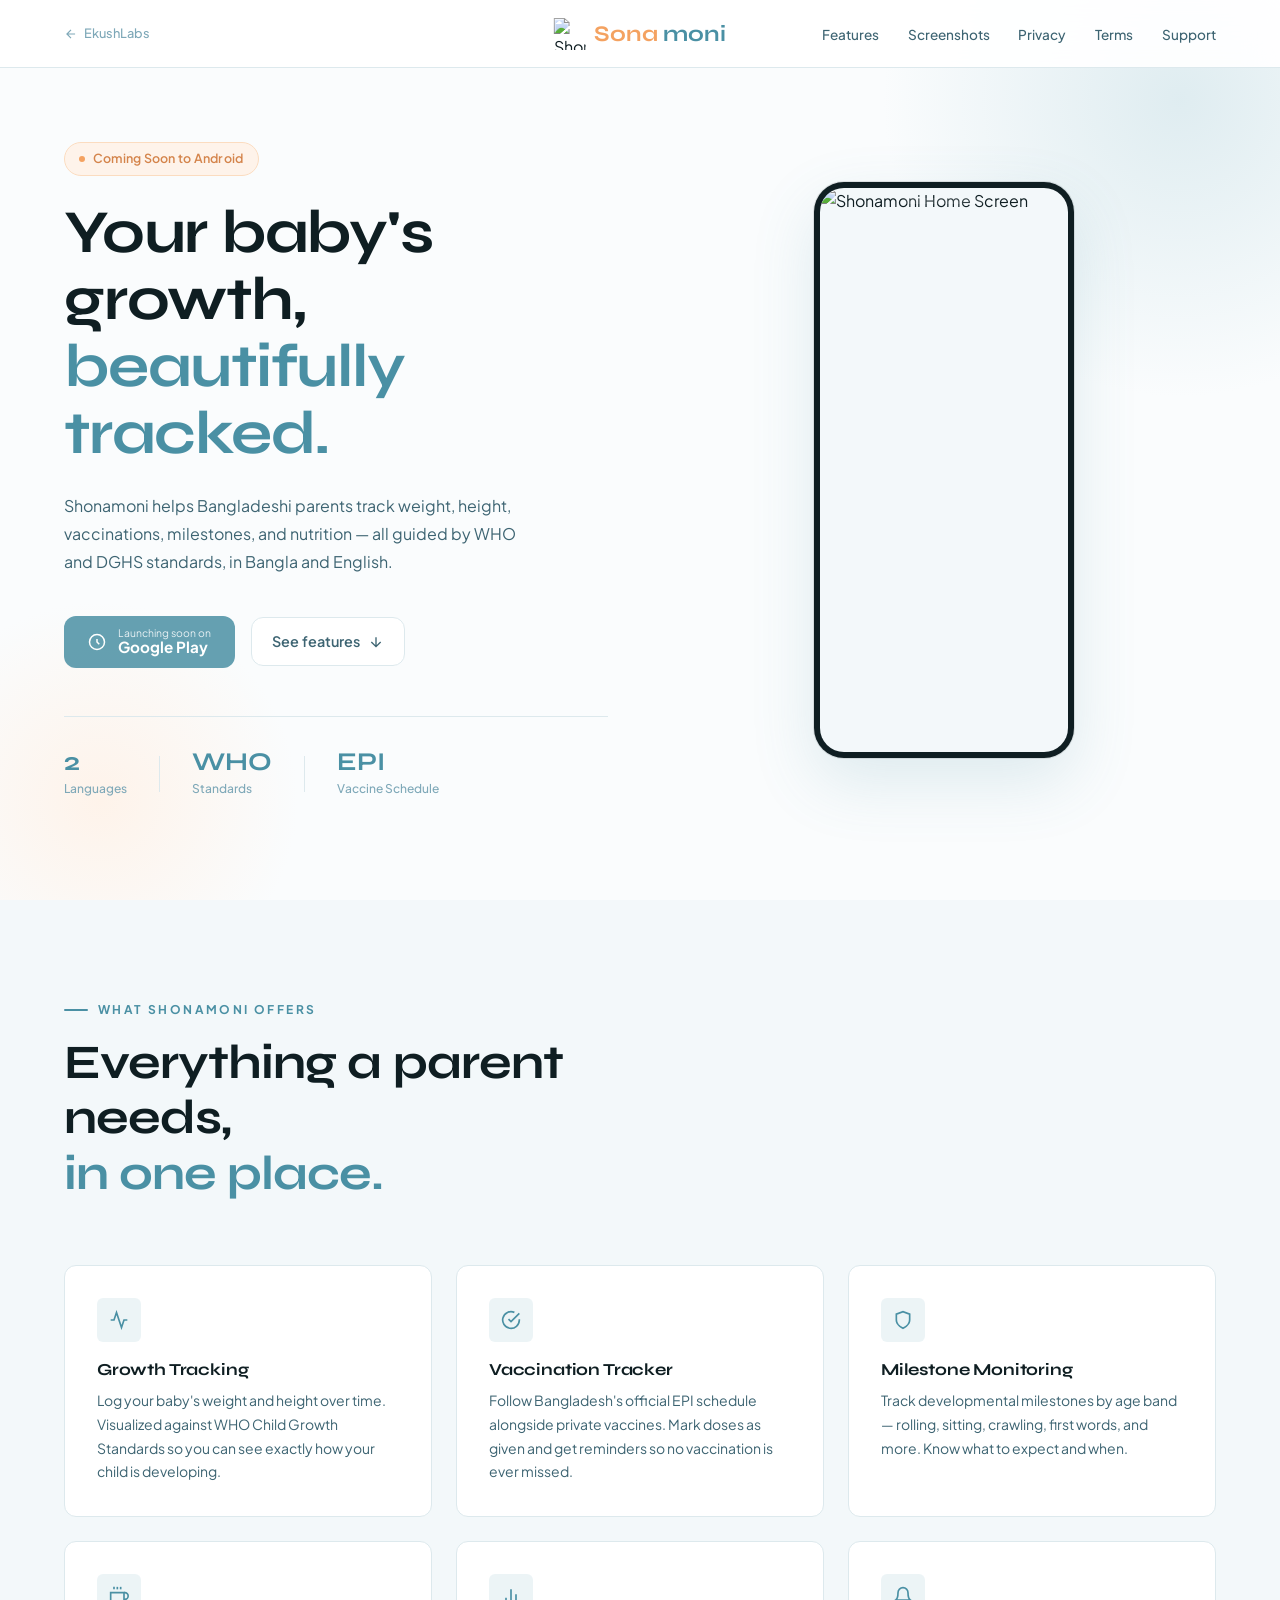
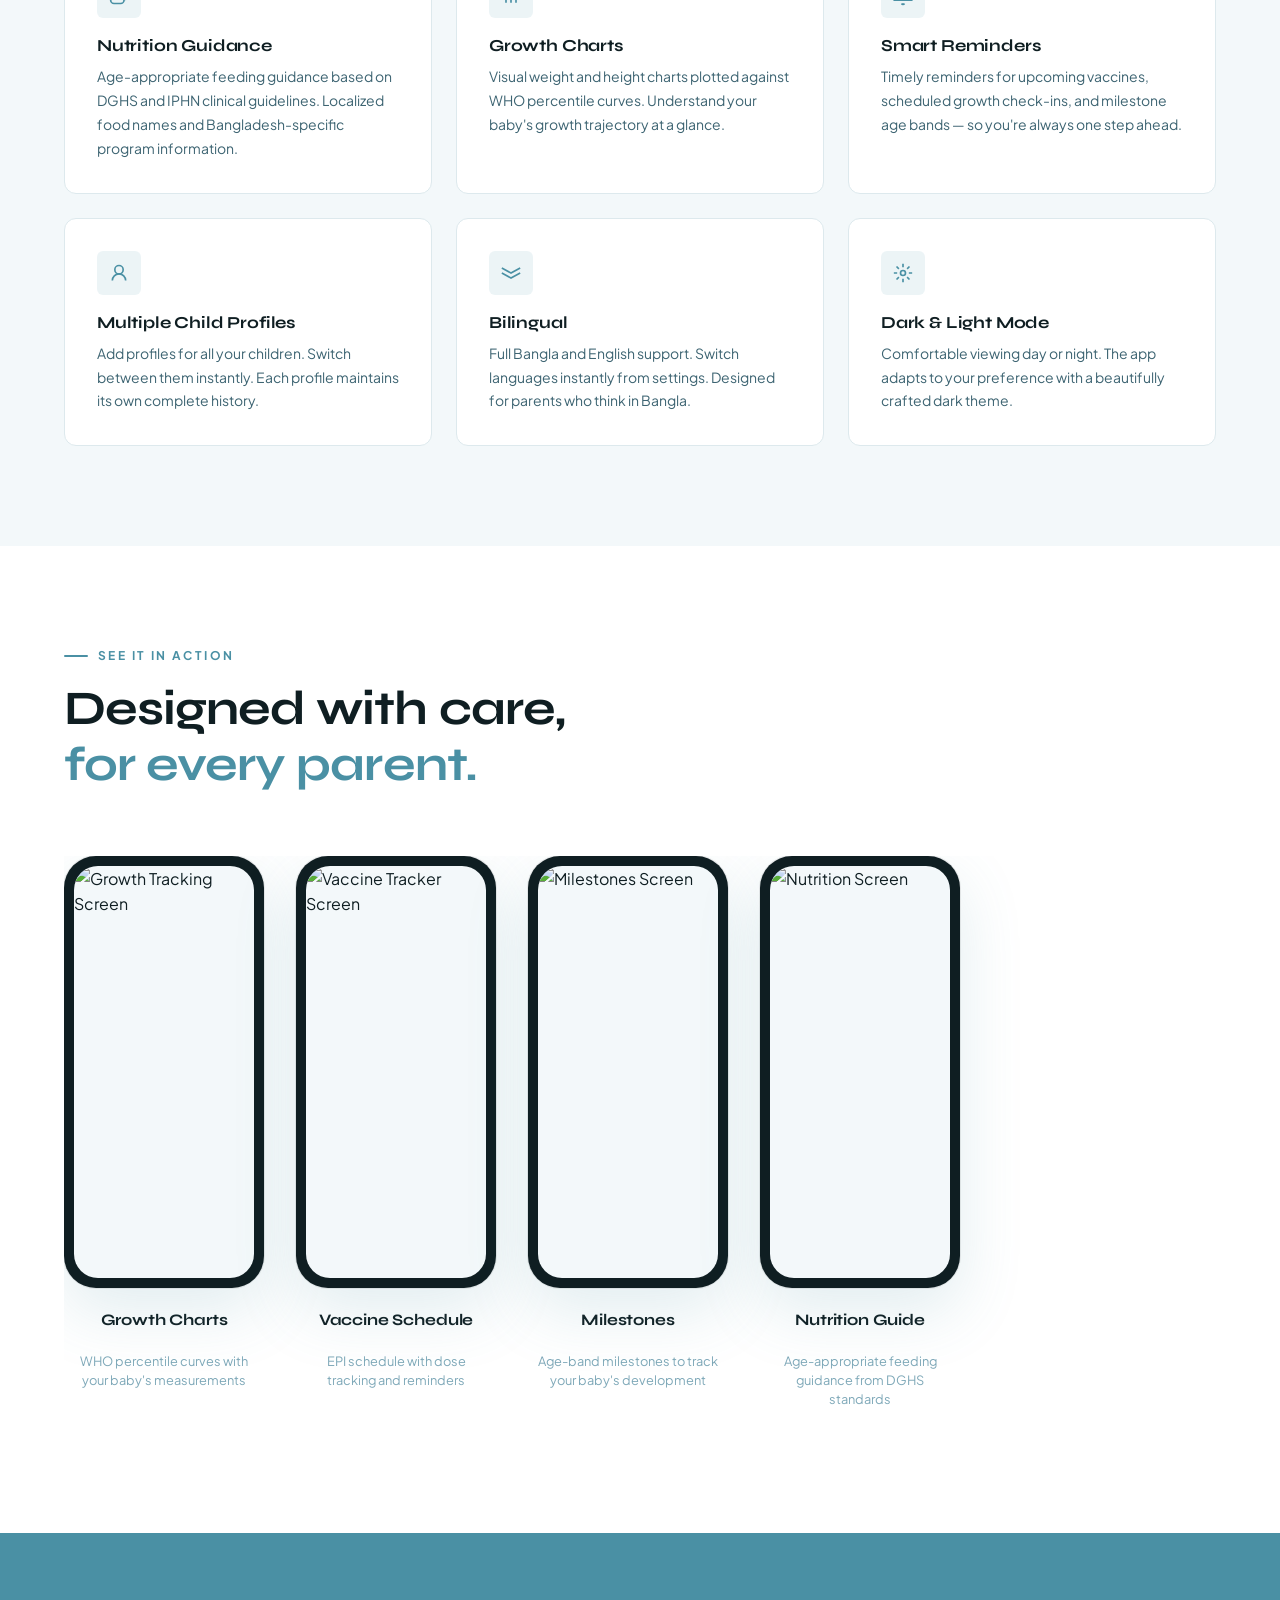
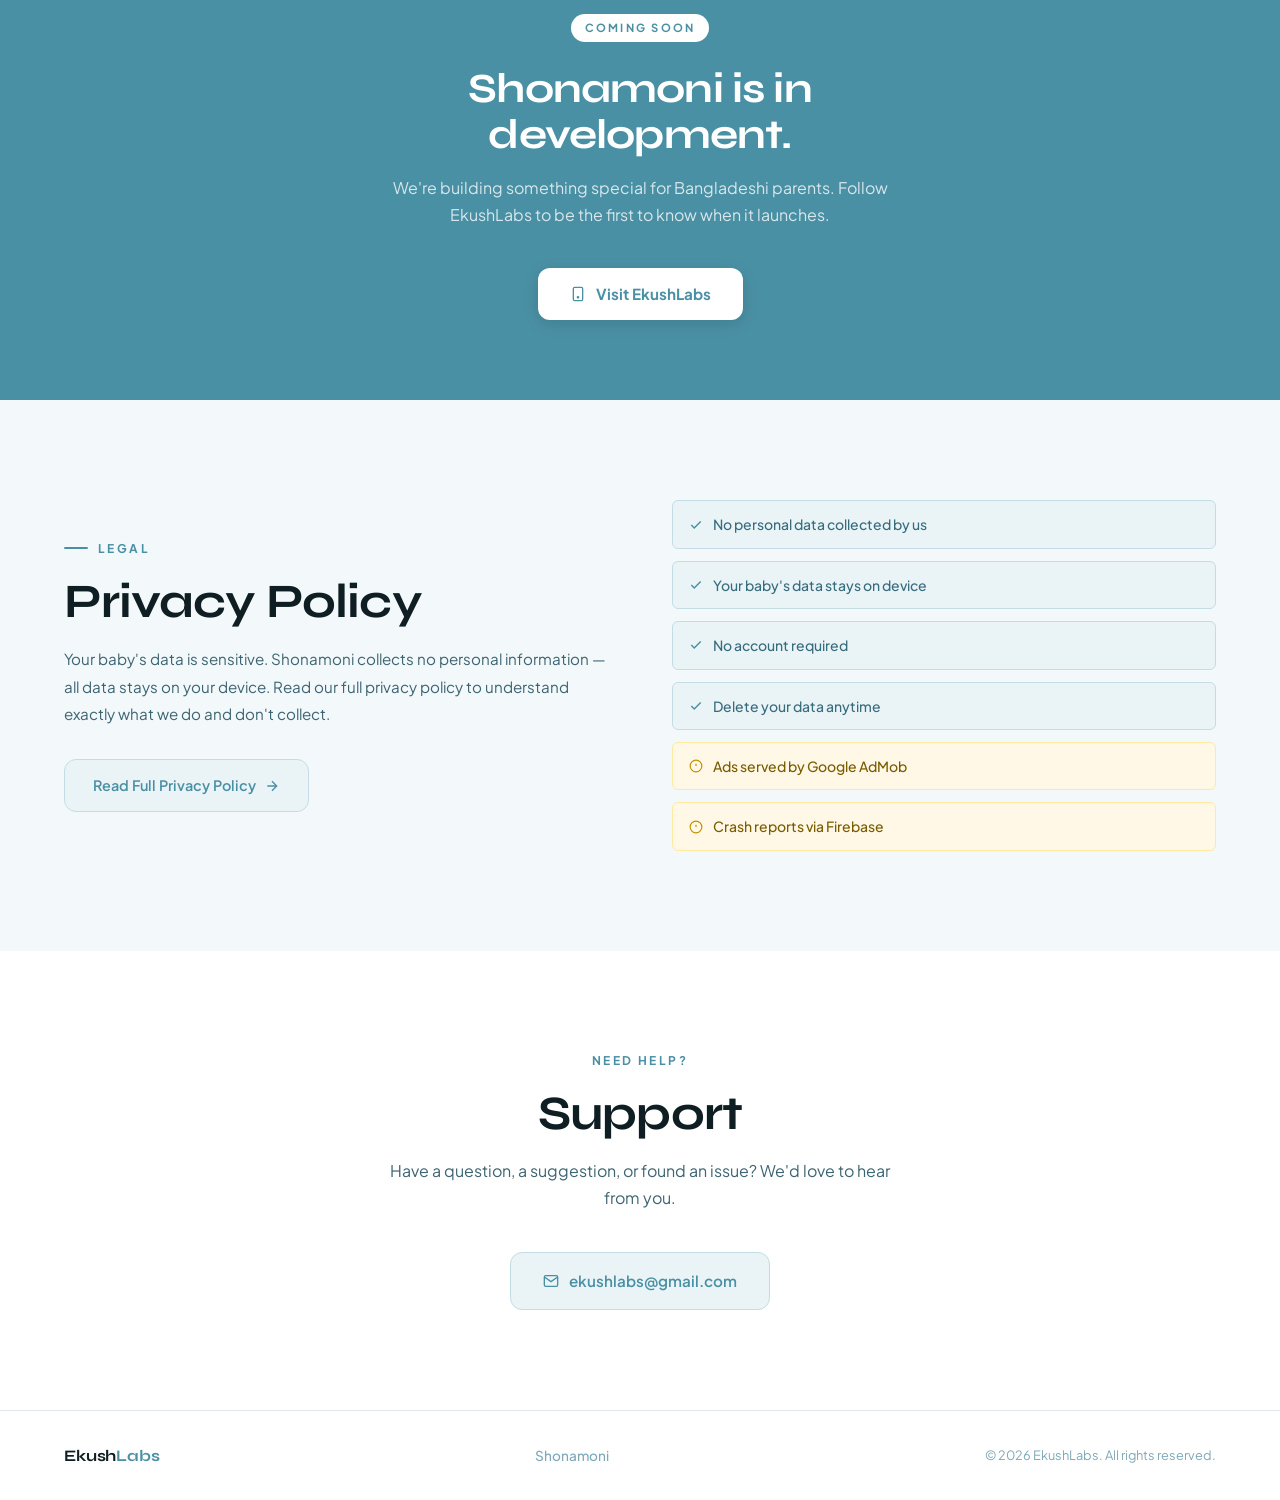
==== index.html @ 606a31cd "First commit" ====
<!DOCTYPE html>
<html lang="en">

<head>
  <meta charset="UTF-8" />
  <meta name="viewport" content="width=device-width, initial-scale=1.0" />

  <!-- ─── SEO ─────────────────────────────────────────────────── -->
  <title>Shonamoni — Baby Growth Tracker for Bangladeshi Parents</title>
  <meta name="description"
    content="Shonamoni helps Bangladeshi parents track their baby's growth, vaccinations, milestones and nutrition — all guided by WHO and DGHS standards." />
  <meta name="robots" content="index, follow" />
  <meta name="author" content="EkushLabs" />

  <!-- ─── THEME COLOR ───────────────────────────────────────────── -->
  <meta name="theme-color" content="#8B5CF6" />

  <!-- ─── OPEN GRAPH ───────────────────────────────────────────── -->
  <meta property="og:type" content="website" />
  <meta property="og:url" content="https://shonamoni.ekushlabs.com/" />
  <meta property="og:title" content="Shonamoni — Baby Growth Tracker for Bangladeshi Parents" />
  <meta property="og:description" content="Track growth, vaccinations, milestones and nutrition — guided by WHO and DGHS standards." />
  <meta property="og:image" content="https://shonamoni.ekushlabs.com/assets/og-image.png" />

  <!-- ─── TWITTER CARD ─────────────────────────────────────────── -->
  <meta name="twitter:card" content="summary_large_image" />
  <meta name="twitter:title" content="Shonamoni — Baby Growth Tracker for Bangladeshi Parents" />
  <meta name="twitter:description" content="Track growth, vaccinations, milestones and nutrition — guided by WHO and DGHS standards." />
  <meta name="twitter:image" content="https://shonamoni.ekushlabs.com/assets/og-image.png" />

  <!-- ─── FAVICON ──────────────────────────────────────────────── -->
  <link rel="icon" type="image/png" href="assets/icon.png" />
  <link rel="apple-touch-icon" href="assets/icon.png" />

  <!-- ─── FONTS ────────────────────────────────────────────────── -->
  <link rel="preconnect" href="https://fonts.googleapis.com" />
  <link rel="preconnect" href="https://fonts.gstatic.com" crossorigin />
  <link
    href="https://fonts.googleapis.com/css2?family=Plus+Jakarta+Sans:wght@300;400;500;600;700&family=Syne:wght@700;800&display=swap"
    rel="stylesheet" />

  <!-- ─── STYLES ───────────────────────────────────────────────── -->
  <link rel="stylesheet" href="css/components.css" />
  <link rel="stylesheet" href="css/style.css" />

  <!-- ─── GOOGLE ANALYTICS ─────────────────────────────────────── -->
  <!--
  <script async src="https://www.googletagmanager.com/gtag/js?id=G-XXXXXXXXXX"></script>
  <script>
    window.dataLayer = window.dataLayer || [];
    function gtag(){dataLayer.push(arguments);}
    gtag('js', new Date());
    gtag('config', 'G-XXXXXXXXXX');
  </script>
  -->
</head>

<body>

  <!-- ─── NAVBAR (injected by components.js) ───────────────────── -->
  <div id="navbar-placeholder"></div>

  <!-- ─── HERO ─────────────────────────────────────────────────── -->
  <section id="hero">
    <div class="hero-bg-shape" aria-hidden="true"></div>
    <div class="hero-bg-shape-2" aria-hidden="true"></div>

    <div class="hero-content">
      <div class="hero-badge">
        <span class="badge-dot" aria-hidden="true"></span>
        Coming Soon to Android
      </div>

      <h1 class="hero-title">
        Your baby's growth,<br />
        <span class="accent">beautifully tracked.</span>
      </h1>

      <p class="hero-tagline">
        Shonamoni helps Bangladeshi parents track weight, height, vaccinations, milestones, and nutrition —
        all guided by WHO and DGHS standards, in Bangla and English.
      </p>

      <div class="hero-actions">
        <div class="btn-coming-soon">
          <svg viewBox="0 0 24 24" fill="none" stroke="currentColor" stroke-width="2" aria-hidden="true">
            <circle cx="12" cy="12" r="10" />
            <path d="M12 8v4l3 3" />
          </svg>
          <div class="btn-text">
            <span class="btn-sub">Launching soon on</span>
            <span class="btn-main">Google Play</span>
          </div>
        </div>

        <a href="#features" class="btn-secondary">
          See features
          <svg viewBox="0 0 24 24" fill="none" stroke="currentColor" stroke-width="2" aria-hidden="true">
            <path d="M12 5v14M5 12l7 7 7-7" />
          </svg>
        </a>
      </div>

      <div class="hero-stats">
        <div class="hero-stat">
          <span class="stat-num">2</span>
          <span class="stat-label">Languages</span>
        </div>
        <div class="stat-divider" aria-hidden="true"></div>
        <div class="hero-stat">
          <span class="stat-num">WHO</span>
          <span class="stat-label">Standards</span>
        </div>
        <div class="stat-divider" aria-hidden="true"></div>
        <div class="hero-stat">
          <span class="stat-num">EPI</span>
          <span class="stat-label">Vaccine Schedule</span>
        </div>
      </div>
    </div>

    <div class="hero-phone" aria-hidden="true">
      <div class="phone-mockup">
        <div class="phone-screen">
          <img src="assets/screenshots/1_home.png" alt="Shonamoni Home Screen" />
          <div class="phone-placeholder">
            <svg viewBox="0 0 24 24" fill="none" stroke="currentColor" stroke-width="1.5">
              <path d="M20.84 4.61a5.5 5.5 0 0 0-7.78 0L12 5.67l-1.06-1.06a5.5 5.5 0 0 0-7.78 7.78l1.06 1.06L12 21.23l7.78-7.78 1.06-1.06a5.5 5.5 0 0 0 0-7.78z" />
            </svg>
          </div>
        </div>
      </div>
    </div>
  </section>

  <!-- ─── FEATURES ─────────────────────────────────────────────── -->
  <section id="features">
    <div class="section-header reveal">
      <p class="section-label">What Shonamoni offers</p>
      <h2 class="section-title">Everything a parent needs,<br /><span class="accent">in one place.</span></h2>
    </div>

    <div class="features-grid">

      <div class="feature-card reveal">
        <div class="feature-icon">
          <svg viewBox="0 0 24 24" fill="none" stroke="currentColor" stroke-width="2">
            <polyline points="22 12 18 12 15 21 9 3 6 12 2 12" />
          </svg>
        </div>
        <h3 class="feature-title">Growth Tracking</h3>
        <p class="feature-desc">Log your baby's weight and height over time. Visualized against WHO Child Growth Standards so you can see exactly how your child is developing.</p>
      </div>

      <div class="feature-card reveal">
        <div class="feature-icon">
          <svg viewBox="0 0 24 24" fill="none" stroke="currentColor" stroke-width="2">
            <path d="M22 11.08V12a10 10 0 1 1-5.93-9.14" />
            <polyline points="22 4 12 14.01 9 11.01" />
          </svg>
        </div>
        <h3 class="feature-title">Vaccination Tracker</h3>
        <p class="feature-desc">Follow Bangladesh's official EPI schedule alongside private vaccines. Mark doses as given and get reminders so no vaccination is ever missed.</p>
      </div>

      <div class="feature-card reveal">
        <div class="feature-icon">
          <svg viewBox="0 0 24 24" fill="none" stroke="currentColor" stroke-width="2">
            <path d="M12 22s8-4 8-10V5l-8-3-8 3v7c0 6 8 10 8 10z" />
          </svg>
        </div>
        <h3 class="feature-title">Milestone Monitoring</h3>
        <p class="feature-desc">Track developmental milestones by age band — rolling, sitting, crawling, first words, and more. Know what to expect and when.</p>
      </div>

      <div class="feature-card reveal">
        <div class="feature-icon">
          <svg viewBox="0 0 24 24" fill="none" stroke="currentColor" stroke-width="2">
            <path d="M18 8h1a4 4 0 0 1 0 8h-1" />
            <path d="M2 8h16v9a4 4 0 0 1-4 4H6a4 4 0 0 1-4-4V8z" />
            <line x1="6" y1="1" x2="6" y2="4" />
            <line x1="10" y1="1" x2="10" y2="4" />
            <line x1="14" y1="1" x2="14" y2="4" />
          </svg>
        </div>
        <h3 class="feature-title">Nutrition Guidance</h3>
        <p class="feature-desc">Age-appropriate feeding guidance based on DGHS and IPHN clinical guidelines. Localized food names and Bangladesh-specific program information.</p>
      </div>

      <div class="feature-card reveal">
        <div class="feature-icon">
          <svg viewBox="0 0 24 24" fill="none" stroke="currentColor" stroke-width="2">
            <path d="M18 20V10" />
            <path d="M12 20V4" />
            <path d="M6 20v-6" />
          </svg>
        </div>
        <h3 class="feature-title">Growth Charts</h3>
        <p class="feature-desc">Visual weight and height charts plotted against WHO percentile curves. Understand your baby's growth trajectory at a glance.</p>
      </div>

      <div class="feature-card reveal">
        <div class="feature-icon">
          <svg viewBox="0 0 24 24" fill="none" stroke="currentColor" stroke-width="2">
            <path d="M18 8A6 6 0 0 0 6 8c0 7-3 9-3 9h18s-3-2-3-9" />
            <path d="M13.73 21a2 2 0 0 1-3.46 0" />
          </svg>
        </div>
        <h3 class="feature-title">Smart Reminders</h3>
        <p class="feature-desc">Timely reminders for upcoming vaccines, scheduled growth check-ins, and milestone age bands — so you're always one step ahead.</p>
      </div>

      <div class="feature-card reveal">
        <div class="feature-icon">
          <svg viewBox="0 0 24 24" fill="none" stroke="currentColor" stroke-width="2">
            <circle cx="12" cy="8" r="5" />
            <path d="M20 21a8 8 0 1 0-16 0" />
          </svg>
        </div>
        <h3 class="feature-title">Multiple Child Profiles</h3>
        <p class="feature-desc">Add profiles for all your children. Switch between them instantly. Each profile maintains its own complete history.</p>
      </div>

      <div class="feature-card reveal">
        <div class="feature-icon">
          <svg viewBox="0 0 24 24" fill="none" stroke="currentColor" stroke-width="2">
            <path d="M1 6l11 6 11-6" />
            <path d="M1 12l11 6 11-6" />
          </svg>
        </div>
        <h3 class="feature-title">Bilingual</h3>
        <p class="feature-desc">Full Bangla and English support. Switch languages instantly from settings. Designed for parents who think in Bangla.</p>
      </div>

      <div class="feature-card reveal">
        <div class="feature-icon">
          <svg viewBox="0 0 24 24" fill="none" stroke="currentColor" stroke-width="2">
            <circle cx="12" cy="12" r="3" />
            <path d="M12 1v4M12 19v4M4.22 4.22l2.83 2.83M16.95 16.95l2.83 2.83M1 12h4M19 12h4M4.22 19.78l2.83-2.83M16.95 7.05l2.83-2.83" />
          </svg>
        </div>
        <h3 class="feature-title">Dark &amp; Light Mode</h3>
        <p class="feature-desc">Comfortable viewing day or night. The app adapts to your preference with a beautifully crafted dark theme.</p>
      </div>

    </div>
  </section>

  <!-- ─── SCREENSHOTS ───────────────────────────────────────────── -->
  <section id="screenshots">
    <div class="section-header reveal">
      <p class="section-label">See it in action</p>
      <h2 class="section-title">Designed with care,<br /><span class="accent">for every parent.</span></h2>
    </div>

    <div class="screenshots-row">

      <div class="screenshot-item reveal">
        <div class="screenshot-phone">
          <div class="screenshot-phone-inner">
            <img src="assets/screenshots/2_growth.png" alt="Growth Tracking Screen" />
          </div>
        </div>
        <p class="screenshot-caption">Growth Charts</p>
        <p class="screenshot-desc">WHO percentile curves with your baby's measurements</p>
      </div>

      <div class="screenshot-item reveal">
        <div class="screenshot-phone">
          <div class="screenshot-phone-inner">
            <img src="assets/screenshots/3_vaccine.png" alt="Vaccine Tracker Screen" />
          </div>
        </div>
        <p class="screenshot-caption">Vaccine Schedule</p>
        <p class="screenshot-desc">EPI schedule with dose tracking and reminders</p>
      </div>

      <div class="screenshot-item reveal">
        <div class="screenshot-phone">
          <div class="screenshot-phone-inner">
            <img src="assets/screenshots/4_milestones.png" alt="Milestones Screen" />
          </div>
        </div>
        <p class="screenshot-caption">Milestones</p>
        <p class="screenshot-desc">Age-band milestones to track your baby's development</p>
      </div>

      <div class="screenshot-item reveal">
        <div class="screenshot-phone">
          <div class="screenshot-phone-inner">
            <img src="assets/screenshots/5_nutrition.png" alt="Nutrition Screen" />
          </div>
        </div>
        <p class="screenshot-caption">Nutrition Guide</p>
        <p class="screenshot-desc">Age-appropriate feeding guidance from DGHS standards</p>
      </div>

    </div>
  </section>

  <!-- ─── COMING SOON BANNER ────────────────────────────────────── -->
  <section id="notify">
    <div class="notify-inner reveal">
      <div class="notify-badge">Coming Soon</div>
      <h2 class="notify-title">Shonamoni is in development.</h2>
      <p class="notify-sub">We're building something special for Bangladeshi parents. Follow EkushLabs to be the first to know when it launches.</p>
      <a href="https://ekushlabs.com" class="btn-notify">
        <svg viewBox="0 0 24 24" fill="none" stroke="currentColor" stroke-width="2" aria-hidden="true">
          <rect x="5" y="2" width="14" height="20" rx="2" />
          <circle cx="12" cy="17" r="1" fill="currentColor" />
        </svg>
        Visit EkushLabs
      </a>
    </div>
  </section>

  <!-- ─── PRIVACY TEASER ───────────────────────────────────────── -->
  <section id="privacy">
    <div class="privacy-teaser reveal">
      <div class="privacy-teaser-left">
        <p class="section-label">Legal</p>
        <h2 class="section-title">Privacy Policy</h2>
        <p class="privacy-teaser-desc">Your baby's data is sensitive. Shonamoni collects no personal information — all data stays on your device. Read our full privacy policy to understand exactly what we do and don't collect.</p>
        <a href="privacy.html" class="btn-privacy">
          Read Full Privacy Policy
          <svg viewBox="0 0 24 24" fill="none" stroke="currentColor" stroke-width="2" aria-hidden="true">
            <path d="M5 12h14M12 5l7 7-7 7" />
          </svg>
        </a>
      </div>
      <div class="privacy-teaser-right">
        <div class="privacy-pill good">
          <svg viewBox="0 0 24 24" fill="none" stroke="currentColor" stroke-width="2.5">
            <polyline points="20 6 9 17 4 12" />
          </svg>
          No personal data collected by us
        </div>
        <div class="privacy-pill good">
          <svg viewBox="0 0 24 24" fill="none" stroke="currentColor" stroke-width="2.5">
            <polyline points="20 6 9 17 4 12" />
          </svg>
          Your baby's data stays on device
        </div>
        <div class="privacy-pill good">
          <svg viewBox="0 0 24 24" fill="none" stroke="currentColor" stroke-width="2.5">
            <polyline points="20 6 9 17 4 12" />
          </svg>
          No account required
        </div>
        <div class="privacy-pill good">
          <svg viewBox="0 0 24 24" fill="none" stroke="currentColor" stroke-width="2.5">
            <polyline points="20 6 9 17 4 12" />
          </svg>
          Delete your data anytime
        </div>
        <div class="privacy-pill neutral">
          <svg viewBox="0 0 24 24" fill="none" stroke="currentColor" stroke-width="2">
            <circle cx="12" cy="12" r="10" />
            <line x1="12" y1="8" x2="12" y2="12" />
            <line x1="12" y1="16" x2="12.01" y2="16" />
          </svg>
          Ads served by Google AdMob
        </div>
        <div class="privacy-pill neutral">
          <svg viewBox="0 0 24 24" fill="none" stroke="currentColor" stroke-width="2">
            <circle cx="12" cy="12" r="10" />
            <line x1="12" y1="8" x2="12" y2="12" />
            <line x1="12" y1="16" x2="12.01" y2="16" />
          </svg>
          Crash reports via Firebase
        </div>
      </div>
    </div>
  </section>

  <!-- ─── SUPPORT ───────────────────────────────────────────────── -->
  <section id="support">
    <div class="support-inner reveal">
      <p class="section-label center">Need help?</p>
      <h2 class="section-title center">Support</h2>
      <p class="support-sub">Have a question, a suggestion, or found an issue? We'd love to hear from you.</p>
      <a href="mailto:ekushlabs@gmail.com" class="contact-email">
        <svg viewBox="0 0 24 24" fill="none" stroke="currentColor" stroke-width="2" aria-hidden="true">
          <path d="M4 4h16c1.1 0 2 .9 2 2v12c0 1.1-.9 2-2 2H4c-1.1 0-2-.9-2-2V6c0-1.1.9-2 2-2z" />
          <polyline points="22,6 12,13 2,6" />
        </svg>
        <span>ekushlabs@gmail.com</span>
      </a>
    </div>
  </section>

  <!-- ─── FOOTER (injected by components.js) ───────────────────── -->
  <div id="footer-placeholder"></div>

  <!-- ─── SCRIPTS ───────────────────────────────────────────────── -->
  <script src="js/components.js" defer></script>
  <script src="js/main.js" defer></script>

</body>

</html>
---- css/components.css ----
/* ============================================================
   Shonamoni — components.css
   Shared styles for navbar and footer used across all pages.
   Structure:
   1.  Navbar
   2.  Footer
============================================================ */


/* ─── 1. NAVBAR ─────────────────────────────────────────────── */
#navbar {
  position: fixed;
  top: 0;
  left: 0;
  right: 0;
  z-index: 100;
  display: flex;
  align-items: center;
  justify-content: space-between;
  padding: 0 5vw;
  height: 68px;
  background: rgba(255, 255, 255, 0.92);
  backdrop-filter: blur(16px);
  border-bottom: 1px solid var(--border);
  transition: box-shadow var(--transition);
}

#navbar.scrolled { box-shadow: var(--shadow-sm); }

/* Back link */
.nav-back {
  display: flex;
  align-items: center;
  gap: 6px;
  font-family: var(--font-body);
  font-size: 0.8rem;
  font-weight: 500;
  color: var(--text-muted);
  text-decoration: none;
  transition: color var(--transition);
  white-space: nowrap;
}

.nav-back svg { width: 14px; height: 14px; stroke: currentColor; flex-shrink: 0; }

.nav-back:hover { color: var(--teal); }

/* Brand — center */
.nav-brand {
  position: absolute;
  left: 50%;
  transform: translateX(-50%);
  display: flex;
  align-items: center;
  gap: 8px;
  text-decoration: none;
}

.nav-logo {
  width: 32px;
  height: 32px;
  object-fit: contain;
  flex-shrink: 0;
}

.nav-name {
  display: flex;
  align-items: center;
  gap: 4px;
  font-family: var(--font-display);
  font-size: 1.4rem;
  font-weight: 700;
  letter-spacing: 0.01em;
}

.nav-sona { color: var(--orange); }
.nav-moni { color: var(--teal); }

/* Nav links */
.nav-links {
  display: flex;
  align-items: center;
  gap: 1.8rem;
  list-style: none;
}

.nav-links a {
  font-size: 0.85rem;
  font-weight: 500;
  color: var(--text-secondary);
  text-decoration: none;
  transition: color var(--transition);
  position: relative;
}

.nav-links a::after {
  content: '';
  position: absolute;
  bottom: -4px;
  left: 0;
  width: 0;
  height: 2px;
  background: var(--teal);
  border-radius: 2px;
  transition: width var(--transition);
}

.nav-links a:hover,
.nav-links a.active { color: var(--teal); }

.nav-links a:hover::after,
.nav-links a.active::after { width: 100%; }


/* ─── 2. FOOTER ─────────────────────────────────────────────── */
#footer {
  padding: 2rem 5vw;
  border-top: 1px solid var(--border);
  display: flex;
  align-items: center;
  justify-content: space-between;
  flex-wrap: wrap;
  gap: 1rem;
  background: var(--white);
}

.footer-brand {
  font-family: var(--font-display);
  font-size: 1rem;
  font-weight: 700;
  color: var(--text-primary);
  letter-spacing: -0.01em;
  text-decoration: none;
  transition: opacity var(--transition);
}

.footer-brand:hover { opacity: 0.7; }

.footer-app {
  font-size: 0.85rem;
  font-weight: 500;
  color: var(--text-muted);
}

.footer-copy {
  font-size: 0.8rem;
  color: var(--text-muted);
}


/* ─── RESPONSIVE ────────────────────────────────────────────── */
@media (max-width: 768px) {
  .nav-links { display: none; }

  #footer {
    flex-direction: column;
    align-items: flex-start;
    gap: 0.5rem;
  }

  .footer-app { display: none; }
}
---- css/style.css ----
/* ============================================================
   Shonamoni — style.css
   Structure:
   1.  Variables
   2.  Reset
   3.  Typography
   4.  Layout Helpers
   5.  Hero
   6.  Section Commons
   7.  Features Section
   8.  Screenshots Section
   9.  Coming Soon / Notify Section
   10. Privacy Teaser Section
   11. Support Section
   12. Animations & Reveal
   13. Responsive
============================================================ */


/* ─── 1. VARIABLES ──────────────────────────────────────────── */
:root {
  /* Brand Colors */
  --teal:           #4A90A4;
  --teal-dark:      #376C7D;
  --teal-light:     #EAF4F7;
  --teal-mid:       #C4DDE4;
  --teal-dim:       rgba(74, 144, 164, 0.1);
  --teal-glow:      rgba(74, 144, 164, 0.25);
  --orange:         #F4A261;
  --orange-dark:    #D4844B;
  --orange-light:   #FEF3EA;
  --orange-mid:     #FBDCC0;

  /* Neutrals */
  --white:          #FFFFFF;
  --off-white:      #FAFCFD;
  --surface:        #F3F8FA;
  --border:         #DDE9ED;
  --text-primary:   #0F1E22;
  --text-secondary: #3D6472;
  --text-muted:     #7EA8B8;

  /* Typography */
  --font-display:   'Syne', sans-serif;
  --font-body:      'Plus Jakarta Sans', sans-serif;

  /* Misc */
  --radius-sm:      6px;
  --radius:         12px;
  --radius-lg:      20px;
  --transition:     0.3s cubic-bezier(0.4, 0, 0.2, 1);
  --shadow-sm:      0 2px 8px rgba(74, 144, 164, 0.08);
  --shadow:         0 8px 32px rgba(74, 144, 164, 0.12);
  --shadow-lg:      0 24px 64px rgba(74, 144, 164, 0.16);
}


/* ─── 2. RESET ──────────────────────────────────────────────── */
*,
*::before,
*::after {
  box-sizing: border-box;
  margin: 0;
  padding: 0;
}

html { scroll-behavior: smooth; }

body {
  background: var(--white);
  color: var(--text-primary);
  font-family: var(--font-body);
  font-weight: 400;
  line-height: 1.6;
  overflow-x: hidden;
}

img { display: block; max-width: 100%; }
a { color: inherit; text-decoration: none; }
ul { list-style: none; }


/* ─── 3. TYPOGRAPHY ─────────────────────────────────────────── */
h1, h2, h3, h4 {
  font-family: var(--font-display);
  font-weight: 700;
  line-height: 1.1;
}


/* ─── 4. LAYOUT HELPERS ─────────────────────────────────────── */
.accent { color: var(--teal); }

.center { text-align: center; }

.center.section-label { justify-content: center; }

.center.section-label::before { display: none; }


/* ─── 5. HERO ───────────────────────────────────────────────── */
#hero {
  min-height: 100vh;
  display: grid;
  grid-template-columns: 1fr 1fr;
  align-items: center;
  gap: 4rem;
  padding: 100px 5vw 60px;
  background: var(--off-white);
  position: relative;
  overflow: hidden;
}

.hero-bg-shape {
  position: absolute;
  top: -200px;
  right: -200px;
  width: 600px;
  height: 600px;
  background: radial-gradient(ellipse, var(--teal-mid) 0%, transparent 70%);
  pointer-events: none;
  opacity: 0.5;
}

.hero-bg-shape-2 {
  position: absolute;
  bottom: -100px;
  left: -100px;
  width: 400px;
  height: 400px;
  background: radial-gradient(ellipse, var(--orange-light) 0%, transparent 70%);
  pointer-events: none;
}

.hero-content {
  position: relative;
  z-index: 1;
  animation: fadeUp 0.8s ease both;
}

.hero-badge {
  display: inline-flex;
  align-items: center;
  gap: 8px;
  font-size: 0.78rem;
  font-weight: 600;
  color: var(--orange-dark);
  background: var(--orange-light);
  border: 1px solid var(--orange-mid);
  padding: 6px 14px;
  border-radius: 100px;
  margin-bottom: 1.5rem;
  letter-spacing: 0.02em;
}

.badge-dot {
  width: 6px;
  height: 6px;
  border-radius: 50%;
  background: var(--orange);
  animation: pulse 2s infinite;
  flex-shrink: 0;
}

.hero-title {
  font-size: clamp(2.2rem, 5vw, 3.8rem);
  line-height: 1.1;
  color: var(--text-primary);
  margin-bottom: 1.5rem;
  letter-spacing: -0.02em;
}

.hero-tagline {
  font-size: 1rem;
  color: var(--text-secondary);
  line-height: 1.75;
  max-width: 480px;
  margin-bottom: 2.5rem;
  font-weight: 400;
}

.hero-actions {
  display: flex;
  align-items: center;
  gap: 1rem;
  flex-wrap: wrap;
  margin-bottom: 3rem;
}

.hero-stats {
  display: flex;
  align-items: center;
  gap: 2rem;
  padding-top: 2rem;
  border-top: 1px solid var(--border);
}

.hero-stat { display: flex; flex-direction: column; }

.stat-num {
  font-family: var(--font-display);
  font-size: 1.6rem;
  font-weight: 700;
  color: var(--teal);
  line-height: 1;
}

.stat-label {
  font-size: 0.75rem;
  color: var(--text-muted);
  font-weight: 500;
  margin-top: 4px;
}

.stat-divider {
  width: 1px;
  height: 36px;
  background: var(--border);
  flex-shrink: 0;
}

/* Coming-soon button */
.btn-coming-soon {
  display: inline-flex;
  align-items: center;
  gap: 12px;
  background: var(--teal);
  color: var(--white);
  padding: 12px 24px;
  border-radius: var(--radius);
  opacity: 0.85;
  cursor: default;
}

.btn-coming-soon svg {
  width: 18px;
  height: 18px;
  flex-shrink: 0;
}

.btn-text { display: flex; flex-direction: column; align-items: flex-start; }

.btn-sub {
  font-size: 0.65rem;
  font-weight: 400;
  opacity: 0.85;
  line-height: 1;
}

.btn-main {
  font-size: 0.95rem;
  font-weight: 700;
  line-height: 1.2;
}

.btn-secondary {
  display: inline-flex;
  align-items: center;
  gap: 8px;
  font-size: 0.9rem;
  font-weight: 600;
  color: var(--text-secondary);
  padding: 12px 20px;
  border: 1px solid var(--border);
  border-radius: var(--radius);
  background: var(--white);
  transition: all var(--transition);
}

.btn-secondary svg { width: 16px; height: 16px; stroke: currentColor; }

.btn-secondary:hover {
  border-color: var(--teal);
  color: var(--teal);
  background: var(--teal-light);
}

/* Phone mockup */
.hero-phone {
  position: relative;
  z-index: 1;
  display: flex;
  justify-content: center;
  animation: fadeUp 0.8s 0.2s ease both;
}

.phone-mockup {
  width: 260px;
  height: 576px;
  background: var(--text-primary);
  border-radius: 30px;
  padding: 6px;
  box-shadow: var(--shadow-lg), 0 0 0 1px rgba(0, 0, 0, 0.1);
  position: relative;
}

.phone-mockup::before {
  content: '';
  position: absolute;
  top: 16px;
  left: 50%;
  transform: translateX(-50%);
  width: 80px;
  height: 6px;
  background: rgba(255, 255, 255, 0.15);
  border-radius: 100px;
  z-index: 2;
}

.phone-screen {
  width: 100%;
  height: 100%;
  background: var(--surface);
  border-radius: 24px;
  overflow: hidden;
  display: flex;
  align-items: center;
  justify-content: center;
}

.phone-screen img {
  width: 100%;
  height: 100%;
  object-fit: cover;
  display: block;
}

.phone-placeholder {
  display: flex;
  align-items: center;
  justify-content: center;
  width: 64px;
  height: 64px;
  color: var(--teal-mid);
}

.phone-placeholder svg { width: 48px; height: 48px; stroke: var(--teal-mid); }

.phone-screen img ~ .phone-placeholder { display: none; }


/* ─── 6. SECTION COMMONS ────────────────────────────────────── */
section { padding: 100px 5vw; }

.section-header { margin-bottom: 4rem; max-width: 600px; }

.section-label {
  font-size: 0.75rem;
  font-weight: 700;
  letter-spacing: 0.2em;
  text-transform: uppercase;
  color: var(--teal);
  margin-bottom: 1rem;
  display: flex;
  align-items: center;
  gap: 10px;
}

.section-label::before {
  content: '';
  display: inline-block;
  width: 24px;
  height: 2px;
  background: var(--teal);
  border-radius: 2px;
  flex-shrink: 0;
}

.section-title {
  font-size: clamp(2rem, 4vw, 3rem);
  color: var(--text-primary);
  line-height: 1.15;
  letter-spacing: -0.02em;
}

.section-subtitle {
  font-size: 1rem;
  color: var(--text-secondary);
  line-height: 1.7;
  margin-top: 1rem;
}


/* ─── 7. FEATURES SECTION ───────────────────────────────────── */
#features { background: var(--surface); }

.features-grid {
  display: grid;
  grid-template-columns: repeat(3, 1fr);
  gap: 1.5rem;
}

.feature-card {
  background: var(--white);
  border: 1px solid var(--border);
  border-radius: var(--radius);
  padding: 2rem;
  transition: all var(--transition);
}

.feature-card:hover {
  border-color: var(--teal-mid);
  box-shadow: var(--shadow);
  transform: translateY(-3px);
}

.feature-icon {
  width: 44px;
  height: 44px;
  background: var(--teal-dim);
  border-radius: var(--radius-sm);
  display: flex;
  align-items: center;
  justify-content: center;
  margin-bottom: 1.2rem;
}

.feature-icon svg {
  width: 20px;
  height: 20px;
  stroke: var(--teal);
  fill: none;
}

.feature-title {
  font-family: var(--font-display);
  font-size: 1.05rem;
  font-weight: 700;
  color: var(--text-primary);
  margin-bottom: 0.6rem;
  letter-spacing: -0.01em;
}

.feature-desc {
  font-size: 0.875rem;
  color: var(--text-secondary);
  line-height: 1.7;
}


/* ─── 8. SCREENSHOTS SECTION ────────────────────────────────── */
#screenshots { background: var(--white); overflow: hidden; }

.screenshots-row {
  display: flex;
  gap: 2rem;
  overflow-x: auto;
  padding-bottom: 1.5rem;
  scrollbar-width: none;
  align-items: flex-start;
}

.screenshots-row::-webkit-scrollbar { display: none; }

.screenshot-item {
  display: flex;
  flex-direction: column;
  align-items: center;
  gap: 1.2rem;
  flex-shrink: 0;
}

.screenshot-phone {
  width: 200px;
  height: 432px;
  background: var(--text-primary);
  border-radius: 32px;
  padding: 10px;
  box-shadow: var(--shadow-lg), 0 0 0 1px rgba(0, 0, 0, 0.08);
  position: relative;
  flex-shrink: 0;
}

.screenshot-phone::before {
  content: '';
  position: absolute;
  top: 12px;
  left: 50%;
  transform: translateX(-50%);
  width: 60px;
  height: 5px;
  background: rgba(255, 255, 255, 0.15);
  border-radius: 100px;
  z-index: 2;
}

.screenshot-phone-inner {
  width: 100%;
  height: 100%;
  border-radius: 24px;
  overflow: hidden;
  background: var(--surface);
}

.screenshot-phone-inner img {
  width: 100%;
  height: 100%;
  object-fit: cover;
  object-position: top;
  display: block;
}

.screenshot-caption {
  font-family: var(--font-display);
  font-size: 1rem;
  font-weight: 700;
  color: var(--text-primary);
  letter-spacing: -0.01em;
  text-align: center;
}

.screenshot-desc {
  font-size: 0.8rem;
  color: var(--text-muted);
  text-align: center;
  max-width: 180px;
  line-height: 1.5;
}


/* ─── 9. COMING SOON / NOTIFY SECTION ───────────────────────── */
#notify {
  background: var(--teal);
  text-align: center;
  padding: 80px 5vw;
}

.notify-inner { max-width: 540px; margin: 0 auto; }

.notify-badge {
  display: inline-block;
  font-size: 0.7rem;
  font-weight: 700;
  letter-spacing: 0.2em;
  text-transform: uppercase;
  color: var(--teal);
  background: var(--white);
  padding: 5px 14px;
  border-radius: 100px;
  margin-bottom: 1.5rem;
}

.notify-title {
  font-family: var(--font-display);
  font-size: clamp(1.8rem, 4vw, 2.6rem);
  color: var(--white);
  margin-bottom: 1rem;
  letter-spacing: -0.02em;
}

.notify-sub {
  font-size: 1rem;
  color: rgba(255, 255, 255, 0.78);
  margin-bottom: 2.5rem;
  line-height: 1.7;
}

.btn-notify {
  display: inline-flex;
  align-items: center;
  gap: 10px;
  font-size: 0.95rem;
  font-weight: 700;
  color: var(--teal);
  background: var(--white);
  padding: 14px 32px;
  border-radius: var(--radius);
  transition: all var(--transition);
  box-shadow: 0 4px 16px rgba(0, 0, 0, 0.12);
}

.btn-notify svg { width: 16px; height: 16px; flex-shrink: 0; }

.btn-notify:hover {
  background: var(--teal-light);
  transform: translateY(-2px);
  box-shadow: 0 8px 24px rgba(0, 0, 0, 0.15);
}


/* ─── 10. PRIVACY TEASER SECTION ────────────────────────────── */
#privacy { background: var(--surface); }

.privacy-teaser {
  display: grid;
  grid-template-columns: 1fr 1fr;
  gap: 4rem;
  align-items: center;
}

.privacy-teaser-desc {
  font-size: 0.95rem;
  color: var(--text-secondary);
  line-height: 1.8;
  margin: 1rem 0 2rem;
}

.btn-privacy {
  display: inline-flex;
  align-items: center;
  gap: 8px;
  font-size: 0.9rem;
  font-weight: 600;
  color: var(--teal);
  background: var(--teal-light);
  border: 1px solid var(--teal-mid);
  padding: 14px 28px;
  border-radius: var(--radius);
  transition: all var(--transition);
}

.btn-privacy svg {
  width: 16px;
  height: 16px;
  stroke: currentColor;
  transition: transform var(--transition);
}

.btn-privacy:hover {
  background: var(--teal);
  color: var(--white);
  border-color: var(--teal);
  box-shadow: var(--shadow);
}

.btn-privacy:hover svg { transform: translateX(4px); }

.privacy-teaser-right {
  display: flex;
  flex-direction: column;
  gap: 0.75rem;
}

.privacy-pill {
  display: flex;
  align-items: center;
  gap: 10px;
  font-size: 0.875rem;
  font-weight: 500;
  padding: 0.75rem 1rem;
  border-radius: var(--radius-sm);
}

.privacy-pill svg { width: 14px; height: 14px; flex-shrink: 0; }

.privacy-pill.good {
  background: var(--teal-light);
  color: var(--teal-dark);
  border: 1px solid var(--teal-mid);
}

.privacy-pill.good svg { stroke: var(--teal); }

.privacy-pill.neutral {
  background: #FFF8E6;
  color: #7A5C00;
  border: 1px solid #FFE9A0;
}

.privacy-pill.neutral svg { stroke: #C49000; }


/* ─── 11. SUPPORT SECTION ───────────────────────────────────── */
#support { background: var(--white); text-align: center; }

.support-inner { max-width: 500px; margin: 0 auto; }

.support-sub {
  font-size: 1rem;
  color: var(--text-secondary);
  line-height: 1.7;
  margin-top: 1rem;
  margin-bottom: 2.5rem;
}

.contact-email {
  display: inline-flex;
  align-items: center;
  gap: 10px;
  font-size: 0.95rem;
  font-weight: 600;
  color: var(--teal);
  background: var(--teal-light);
  border: 1px solid var(--teal-mid);
  padding: 16px 32px;
  border-radius: var(--radius);
  transition: all var(--transition);
}

.contact-email svg { width: 16px; height: 16px; stroke: currentColor; fill: none; }

.contact-email:hover {
  background: var(--teal);
  color: var(--white);
  border-color: var(--teal);
  box-shadow: var(--shadow);
  transform: translateY(-2px);
}


/* ─── 12. ANIMATIONS & REVEAL ───────────────────────────────── */
@keyframes fadeUp {
  from { opacity: 0; transform: translateY(24px); }
  to   { opacity: 1; transform: translateY(0);     }
}

@keyframes pulse {
  0%, 100% { opacity: 1; transform: scale(1);   }
  50%       { opacity: 0.5; transform: scale(1.3); }
}

.reveal {
  opacity: 0;
  transform: translateY(28px);
  transition: opacity 0.7s ease, transform 0.7s ease;
}

.reveal.visible {
  opacity: 1;
  transform: translateY(0);
}


/* ─── 13. RESPONSIVE ────────────────────────────────────────── */
@media (max-width: 900px) {
  #hero {
    grid-template-columns: 1fr;
    text-align: center;
    padding-top: 100px;
  }

  .hero-tagline { margin: 0 auto 2.5rem; }
  .hero-actions { justify-content: center; }
  .hero-stats   { justify-content: center; }
  .hero-phone   { display: none; }

  .features-grid { grid-template-columns: repeat(2, 1fr); }

  .privacy-teaser {
    grid-template-columns: 1fr;
    gap: 2rem;
  }
}

@media (max-width: 600px) {
  .features-grid { grid-template-columns: 1fr; }
}
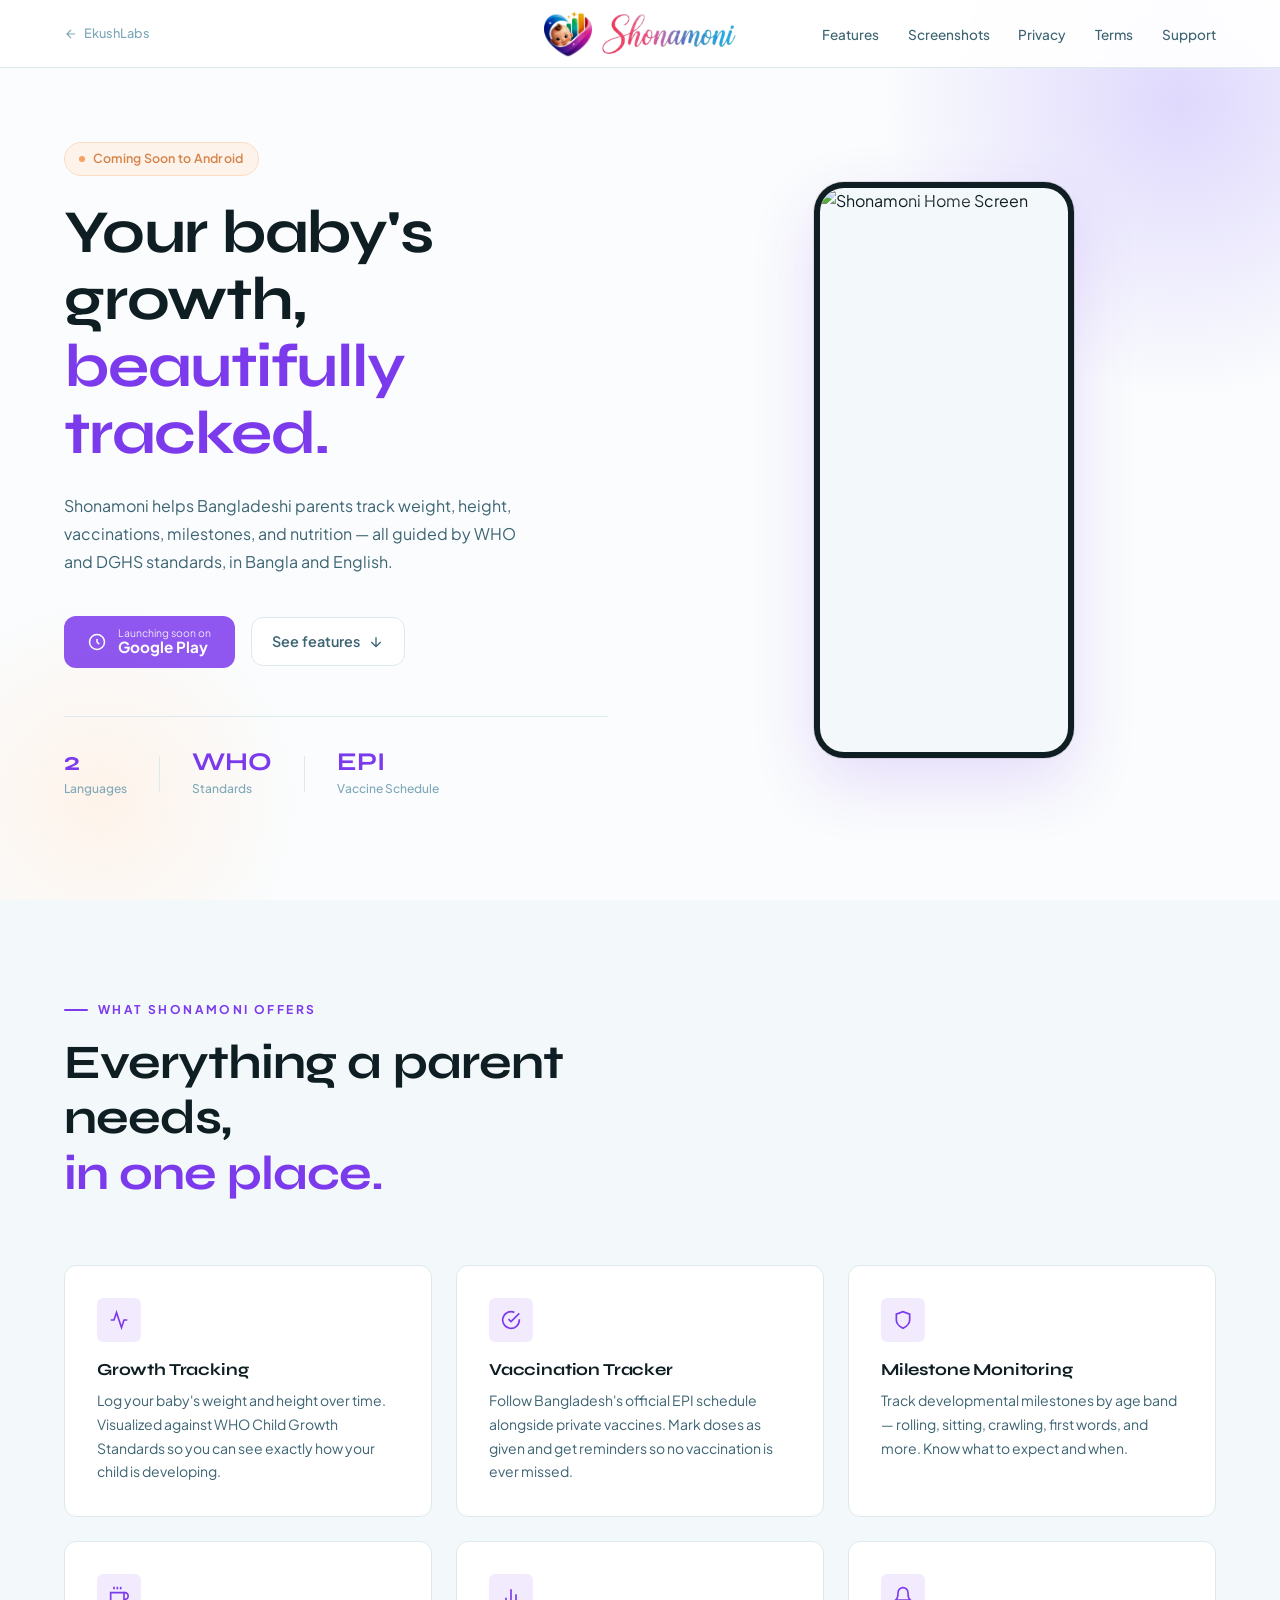
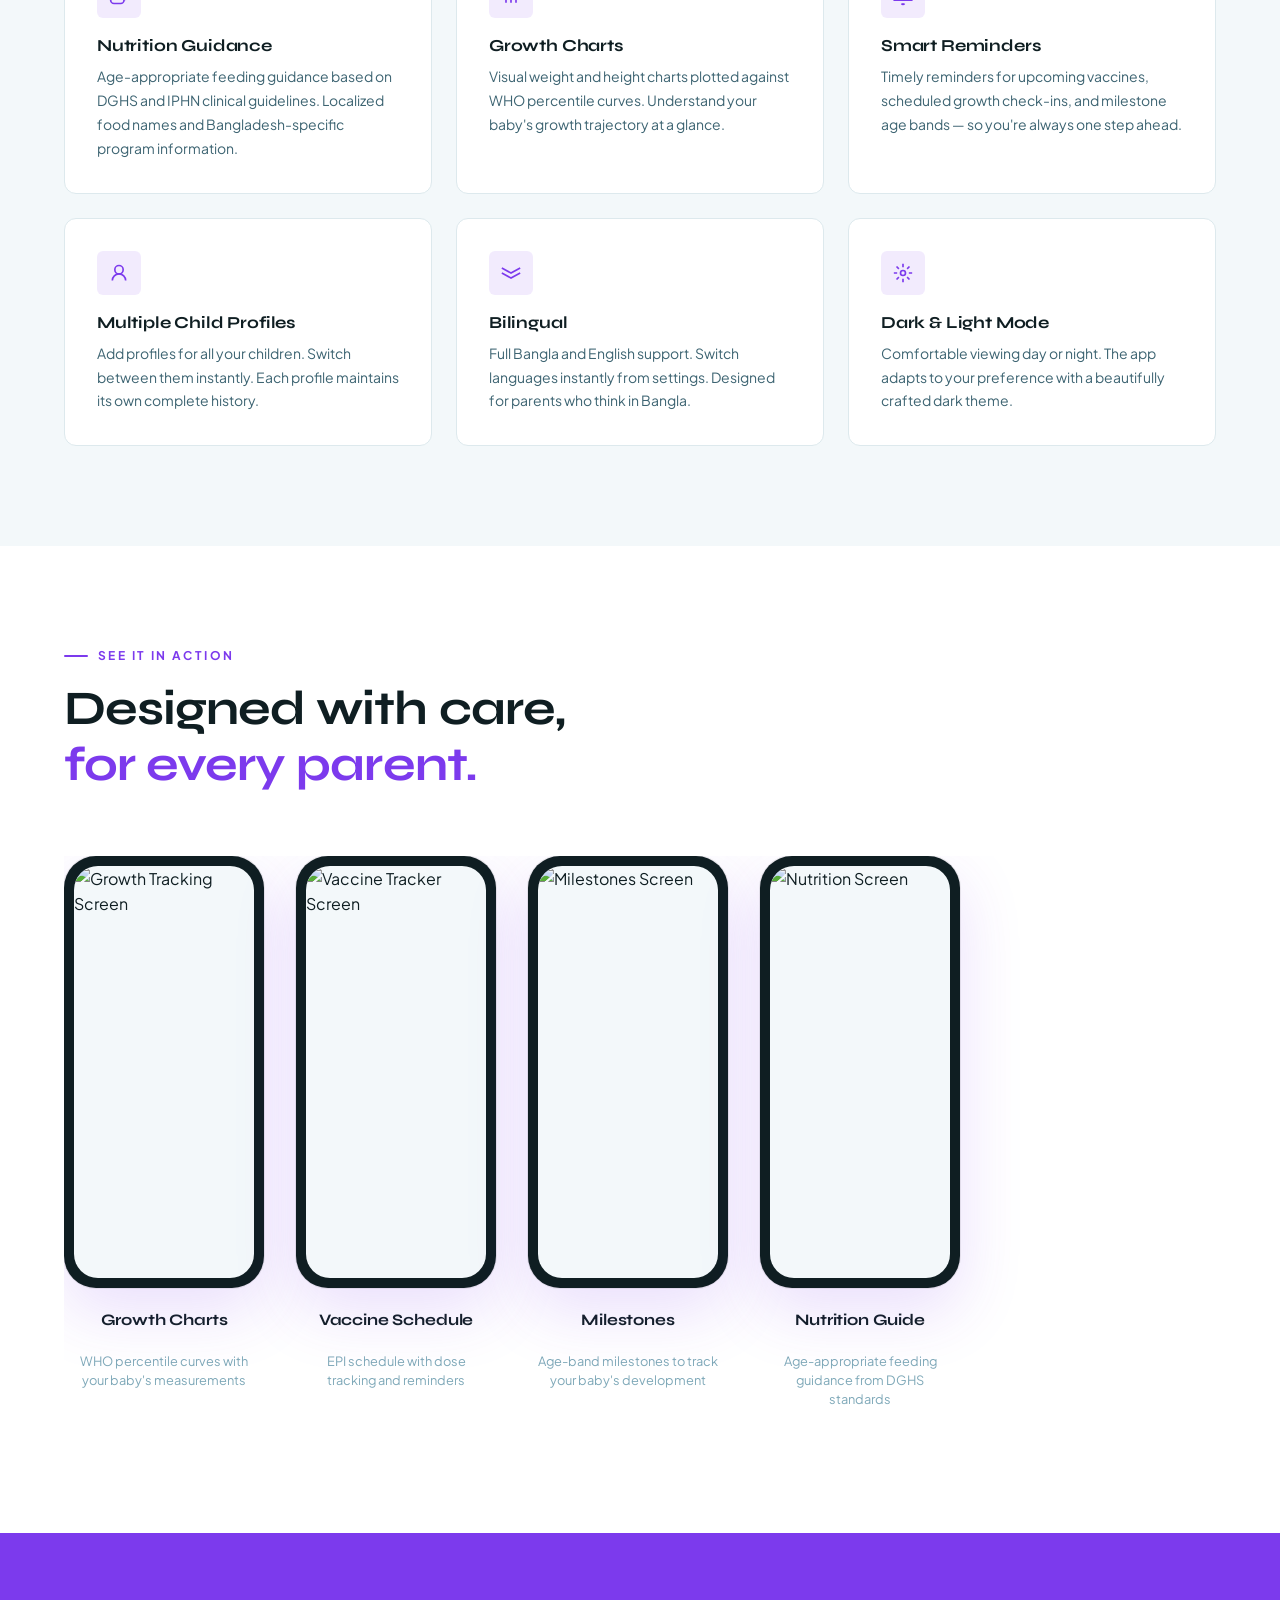
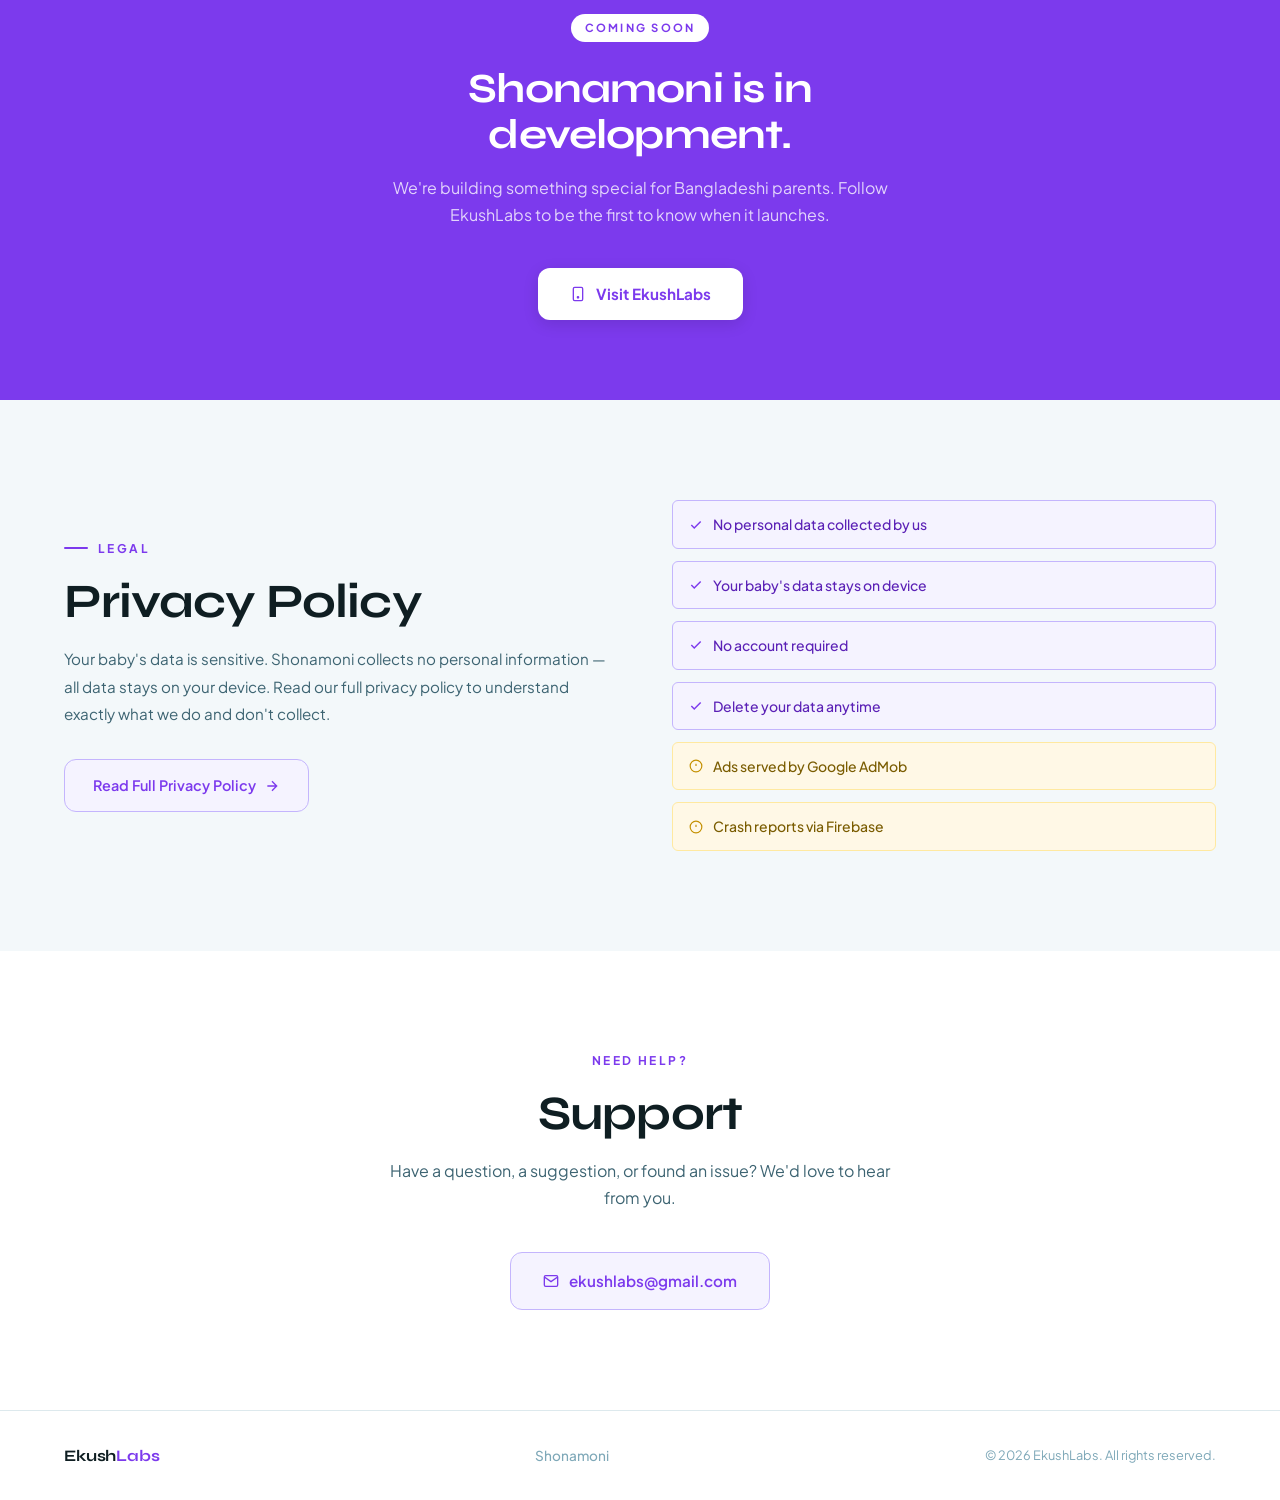
==== commit f8839822: "added logo" ====
--- a/index.html
+++ b/index.html
@@ -6,31 +6,33 @@
   <meta name="viewport" content="width=device-width, initial-scale=1.0" />
 
   <!-- ─── SEO ─────────────────────────────────────────────────── -->
-  <title>Shonamoni — Baby Growth Tracker for Bangladeshi Parents</title>
+  <title>Shonamoni - Baby Growth Tracker for Bangladeshi Parents</title>
   <meta name="description"
     content="Shonamoni helps Bangladeshi parents track their baby's growth, vaccinations, milestones and nutrition — all guided by WHO and DGHS standards." />
   <meta name="robots" content="index, follow" />
   <meta name="author" content="EkushLabs" />
 
   <!-- ─── THEME COLOR ───────────────────────────────────────────── -->
-  <meta name="theme-color" content="#8B5CF6" />
+  <meta name="theme-color" content="#7C3AED" />
 
   <!-- ─── OPEN GRAPH ───────────────────────────────────────────── -->
   <meta property="og:type" content="website" />
   <meta property="og:url" content="https://shonamoni.ekushlabs.com/" />
   <meta property="og:title" content="Shonamoni — Baby Growth Tracker for Bangladeshi Parents" />
-  <meta property="og:description" content="Track growth, vaccinations, milestones and nutrition — guided by WHO and DGHS standards." />
+  <meta property="og:description"
+    content="Track growth, vaccinations, milestones and nutrition — guided by WHO and DGHS standards." />
   <meta property="og:image" content="https://shonamoni.ekushlabs.com/assets/og-image.png" />
 
   <!-- ─── TWITTER CARD ─────────────────────────────────────────── -->
   <meta name="twitter:card" content="summary_large_image" />
   <meta name="twitter:title" content="Shonamoni — Baby Growth Tracker for Bangladeshi Parents" />
-  <meta name="twitter:description" content="Track growth, vaccinations, milestones and nutrition — guided by WHO and DGHS standards." />
+  <meta name="twitter:description"
+    content="Track growth, vaccinations, milestones and nutrition — guided by WHO and DGHS standards." />
   <meta name="twitter:image" content="https://shonamoni.ekushlabs.com/assets/og-image.png" />
 
   <!-- ─── FAVICON ──────────────────────────────────────────────── -->
-  <link rel="icon" type="image/png" href="assets/icon.png" />
-  <link rel="apple-touch-icon" href="assets/icon.png" />
+  <link rel="icon" type="image/png" href="assets/app_logo.png" />
+  <link rel="apple-touch-icon" href="assets/app_logo.png" />
 
   <!-- ─── FONTS ────────────────────────────────────────────────── -->
   <link rel="preconnect" href="https://fonts.googleapis.com" />
@@ -125,7 +127,8 @@
           <img src="assets/screenshots/1_home.png" alt="Shonamoni Home Screen" />
           <div class="phone-placeholder">
             <svg viewBox="0 0 24 24" fill="none" stroke="currentColor" stroke-width="1.5">
-              <path d="M20.84 4.61a5.5 5.5 0 0 0-7.78 0L12 5.67l-1.06-1.06a5.5 5.5 0 0 0-7.78 7.78l1.06 1.06L12 21.23l7.78-7.78 1.06-1.06a5.5 5.5 0 0 0 0-7.78z" />
+              <path
+                d="M20.84 4.61a5.5 5.5 0 0 0-7.78 0L12 5.67l-1.06-1.06a5.5 5.5 0 0 0-7.78 7.78l1.06 1.06L12 21.23l7.78-7.78 1.06-1.06a5.5 5.5 0 0 0 0-7.78z" />
             </svg>
           </div>
         </div>
@@ -149,7 +152,8 @@
           </svg>
         </div>
         <h3 class="feature-title">Growth Tracking</h3>
-        <p class="feature-desc">Log your baby's weight and height over time. Visualized against WHO Child Growth Standards so you can see exactly how your child is developing.</p>
+        <p class="feature-desc">Log your baby's weight and height over time. Visualized against WHO Child Growth
+          Standards so you can see exactly how your child is developing.</p>
       </div>
 
       <div class="feature-card reveal">
@@ -160,7 +164,8 @@
           </svg>
         </div>
         <h3 class="feature-title">Vaccination Tracker</h3>
-        <p class="feature-desc">Follow Bangladesh's official EPI schedule alongside private vaccines. Mark doses as given and get reminders so no vaccination is ever missed.</p>
+        <p class="feature-desc">Follow Bangladesh's official EPI schedule alongside private vaccines. Mark doses as
+          given and get reminders so no vaccination is ever missed.</p>
       </div>
 
       <div class="feature-card reveal">
@@ -170,7 +175,8 @@
           </svg>
         </div>
         <h3 class="feature-title">Milestone Monitoring</h3>
-        <p class="feature-desc">Track developmental milestones by age band — rolling, sitting, crawling, first words, and more. Know what to expect and when.</p>
+        <p class="feature-desc">Track developmental milestones by age band — rolling, sitting, crawling, first words,
+          and more. Know what to expect and when.</p>
       </div>
 
       <div class="feature-card reveal">
@@ -184,7 +190,8 @@
           </svg>
         </div>
         <h3 class="feature-title">Nutrition Guidance</h3>
-        <p class="feature-desc">Age-appropriate feeding guidance based on DGHS and IPHN clinical guidelines. Localized food names and Bangladesh-specific program information.</p>
+        <p class="feature-desc">Age-appropriate feeding guidance based on DGHS and IPHN clinical guidelines. Localized
+          food names and Bangladesh-specific program information.</p>
       </div>
 
       <div class="feature-card reveal">
@@ -196,7 +203,8 @@
           </svg>
         </div>
         <h3 class="feature-title">Growth Charts</h3>
-        <p class="feature-desc">Visual weight and height charts plotted against WHO percentile curves. Understand your baby's growth trajectory at a glance.</p>
+        <p class="feature-desc">Visual weight and height charts plotted against WHO percentile curves. Understand your
+          baby's growth trajectory at a glance.</p>
       </div>
 
       <div class="feature-card reveal">
@@ -207,7 +215,8 @@
           </svg>
         </div>
         <h3 class="feature-title">Smart Reminders</h3>
-        <p class="feature-desc">Timely reminders for upcoming vaccines, scheduled growth check-ins, and milestone age bands — so you're always one step ahead.</p>
+        <p class="feature-desc">Timely reminders for upcoming vaccines, scheduled growth check-ins, and milestone age
+          bands — so you're always one step ahead.</p>
       </div>
 
       <div class="feature-card reveal">
@@ -218,7 +227,8 @@
           </svg>
         </div>
         <h3 class="feature-title">Multiple Child Profiles</h3>
-        <p class="feature-desc">Add profiles for all your children. Switch between them instantly. Each profile maintains its own complete history.</p>
+        <p class="feature-desc">Add profiles for all your children. Switch between them instantly. Each profile
+          maintains its own complete history.</p>
       </div>
 
       <div class="feature-card reveal">
@@ -229,18 +239,21 @@
           </svg>
         </div>
         <h3 class="feature-title">Bilingual</h3>
-        <p class="feature-desc">Full Bangla and English support. Switch languages instantly from settings. Designed for parents who think in Bangla.</p>
+        <p class="feature-desc">Full Bangla and English support. Switch languages instantly from settings. Designed for
+          parents who think in Bangla.</p>
       </div>
 
       <div class="feature-card reveal">
         <div class="feature-icon">
           <svg viewBox="0 0 24 24" fill="none" stroke="currentColor" stroke-width="2">
             <circle cx="12" cy="12" r="3" />
-            <path d="M12 1v4M12 19v4M4.22 4.22l2.83 2.83M16.95 16.95l2.83 2.83M1 12h4M19 12h4M4.22 19.78l2.83-2.83M16.95 7.05l2.83-2.83" />
+            <path
+              d="M12 1v4M12 19v4M4.22 4.22l2.83 2.83M16.95 16.95l2.83 2.83M1 12h4M19 12h4M4.22 19.78l2.83-2.83M16.95 7.05l2.83-2.83" />
           </svg>
         </div>
         <h3 class="feature-title">Dark &amp; Light Mode</h3>
-        <p class="feature-desc">Comfortable viewing day or night. The app adapts to your preference with a beautifully crafted dark theme.</p>
+        <p class="feature-desc">Comfortable viewing day or night. The app adapts to your preference with a beautifully
+          crafted dark theme.</p>
       </div>
 
     </div>
@@ -303,7 +316,8 @@
     <div class="notify-inner reveal">
       <div class="notify-badge">Coming Soon</div>
       <h2 class="notify-title">Shonamoni is in development.</h2>
-      <p class="notify-sub">We're building something special for Bangladeshi parents. Follow EkushLabs to be the first to know when it launches.</p>
+      <p class="notify-sub">We're building something special for Bangladeshi parents. Follow EkushLabs to be the first
+        to know when it launches.</p>
       <a href="https://ekushlabs.com" class="btn-notify">
         <svg viewBox="0 0 24 24" fill="none" stroke="currentColor" stroke-width="2" aria-hidden="true">
           <rect x="5" y="2" width="14" height="20" rx="2" />
@@ -320,7 +334,9 @@
       <div class="privacy-teaser-left">
         <p class="section-label">Legal</p>
         <h2 class="section-title">Privacy Policy</h2>
-        <p class="privacy-teaser-desc">Your baby's data is sensitive. Shonamoni collects no personal information — all data stays on your device. Read our full privacy policy to understand exactly what we do and don't collect.</p>
+        <p class="privacy-teaser-desc">Your baby's data is sensitive. Shonamoni collects no personal information — all
+          data stays on your device. Read our full privacy policy to understand exactly what we do and don't collect.
+        </p>
         <a href="privacy.html" class="btn-privacy">
           Read Full Privacy Policy
           <svg viewBox="0 0 24 24" fill="none" stroke="currentColor" stroke-width="2" aria-hidden="true">
@@ -398,4 +414,4 @@
 
 </body>
 
-</html>
+</html>
--- a/css/components.css
+++ b/css/components.css
@@ -25,7 +25,9 @@
   transition: box-shadow var(--transition);
 }
 
-#navbar.scrolled { box-shadow: var(--shadow-sm); }
+#navbar.scrolled {
+  box-shadow: var(--shadow-sm);
+}
 
 /* Back link */
 .nav-back {
@@ -41,9 +43,16 @@
   white-space: nowrap;
 }
 
-.nav-back svg { width: 14px; height: 14px; stroke: currentColor; flex-shrink: 0; }
+.nav-back svg {
+  width: 14px;
+  height: 14px;
+  stroke: currentColor;
+  flex-shrink: 0;
+}
 
-.nav-back:hover { color: var(--teal); }
+.nav-back:hover {
+  color: var(--teal);
+}
 
 /* Brand — center */
 .nav-brand {
@@ -52,29 +61,27 @@
   transform: translateX(-50%);
   display: flex;
   align-items: center;
-  gap: 8px;
+  gap: 10px;
   text-decoration: none;
 }
 
 .nav-logo {
-  width: 32px;
-  height: 32px;
+  height: 48px;
+  width: auto;
   object-fit: contain;
   flex-shrink: 0;
+}
+
+.nav-title-img {
+  height: 40px;
+  width: auto;
+  object-fit: contain;
 }
 
 .nav-name {
   display: flex;
   align-items: center;
-  gap: 4px;
-  font-family: var(--font-display);
-  font-size: 1.4rem;
-  font-weight: 700;
-  letter-spacing: 0.01em;
 }
-
-.nav-sona { color: var(--orange); }
-.nav-moni { color: var(--teal); }
 
 /* Nav links */
 .nav-links {
@@ -106,10 +113,14 @@
 }
 
 .nav-links a:hover,
-.nav-links a.active { color: var(--teal); }
+.nav-links a.active {
+  color: var(--teal);
+}
 
 .nav-links a:hover::after,
-.nav-links a.active::after { width: 100%; }
+.nav-links a.active::after {
+  width: 100%;
+}
 
 
 /* ─── 2. FOOTER ─────────────────────────────────────────────── */
@@ -134,7 +145,9 @@
   transition: opacity var(--transition);
 }
 
-.footer-brand:hover { opacity: 0.7; }
+.footer-brand:hover {
+  opacity: 0.7;
+}
 
 .footer-app {
   font-size: 0.85rem;
@@ -150,7 +163,9 @@
 
 /* ─── RESPONSIVE ────────────────────────────────────────────── */
 @media (max-width: 768px) {
-  .nav-links { display: none; }
+  .nav-links {
+    display: none;
+  }
 
   #footer {
     flex-direction: column;
@@ -158,5 +173,7 @@
     gap: 0.5rem;
   }
 
-  .footer-app { display: none; }
-}
+  .footer-app {
+    display: none;
+  }
+}
--- a/css/style.css
+++ b/css/style.css
@@ -20,12 +20,12 @@
 /* ─── 1. VARIABLES ──────────────────────────────────────────── */
 :root {
   /* Brand Colors */
-  --teal:           #4A90A4;
-  --teal-dark:      #376C7D;
-  --teal-light:     #EAF4F7;
-  --teal-mid:       #C4DDE4;
-  --teal-dim:       rgba(74, 144, 164, 0.1);
-  --teal-glow:      rgba(74, 144, 164, 0.25);
+  --teal:           #7C3AED;
+  --teal-dark:      #5B21B6;
+  --teal-light:     #F5F3FF;
+  --teal-mid:       #C4B5FD;
+  --teal-dim:       rgba(124, 58, 237, 0.1);
+  --teal-glow:      rgba(124, 58, 237, 0.25);
   --orange:         #F4A261;
   --orange-dark:    #D4844B;
   --orange-light:   #FEF3EA;
@@ -49,9 +49,9 @@
   --radius:         12px;
   --radius-lg:      20px;
   --transition:     0.3s cubic-bezier(0.4, 0, 0.2, 1);
-  --shadow-sm:      0 2px 8px rgba(74, 144, 164, 0.08);
-  --shadow:         0 8px 32px rgba(74, 144, 164, 0.12);
-  --shadow-lg:      0 24px 64px rgba(74, 144, 164, 0.16);
+  --shadow-sm:      0 2px 8px rgba(124, 58, 237, 0.08);
+  --shadow:         0 8px 32px rgba(124, 58, 237, 0.12);
+  --shadow-lg:      0 24px 64px rgba(124, 58, 237, 0.16);
 }
 
 
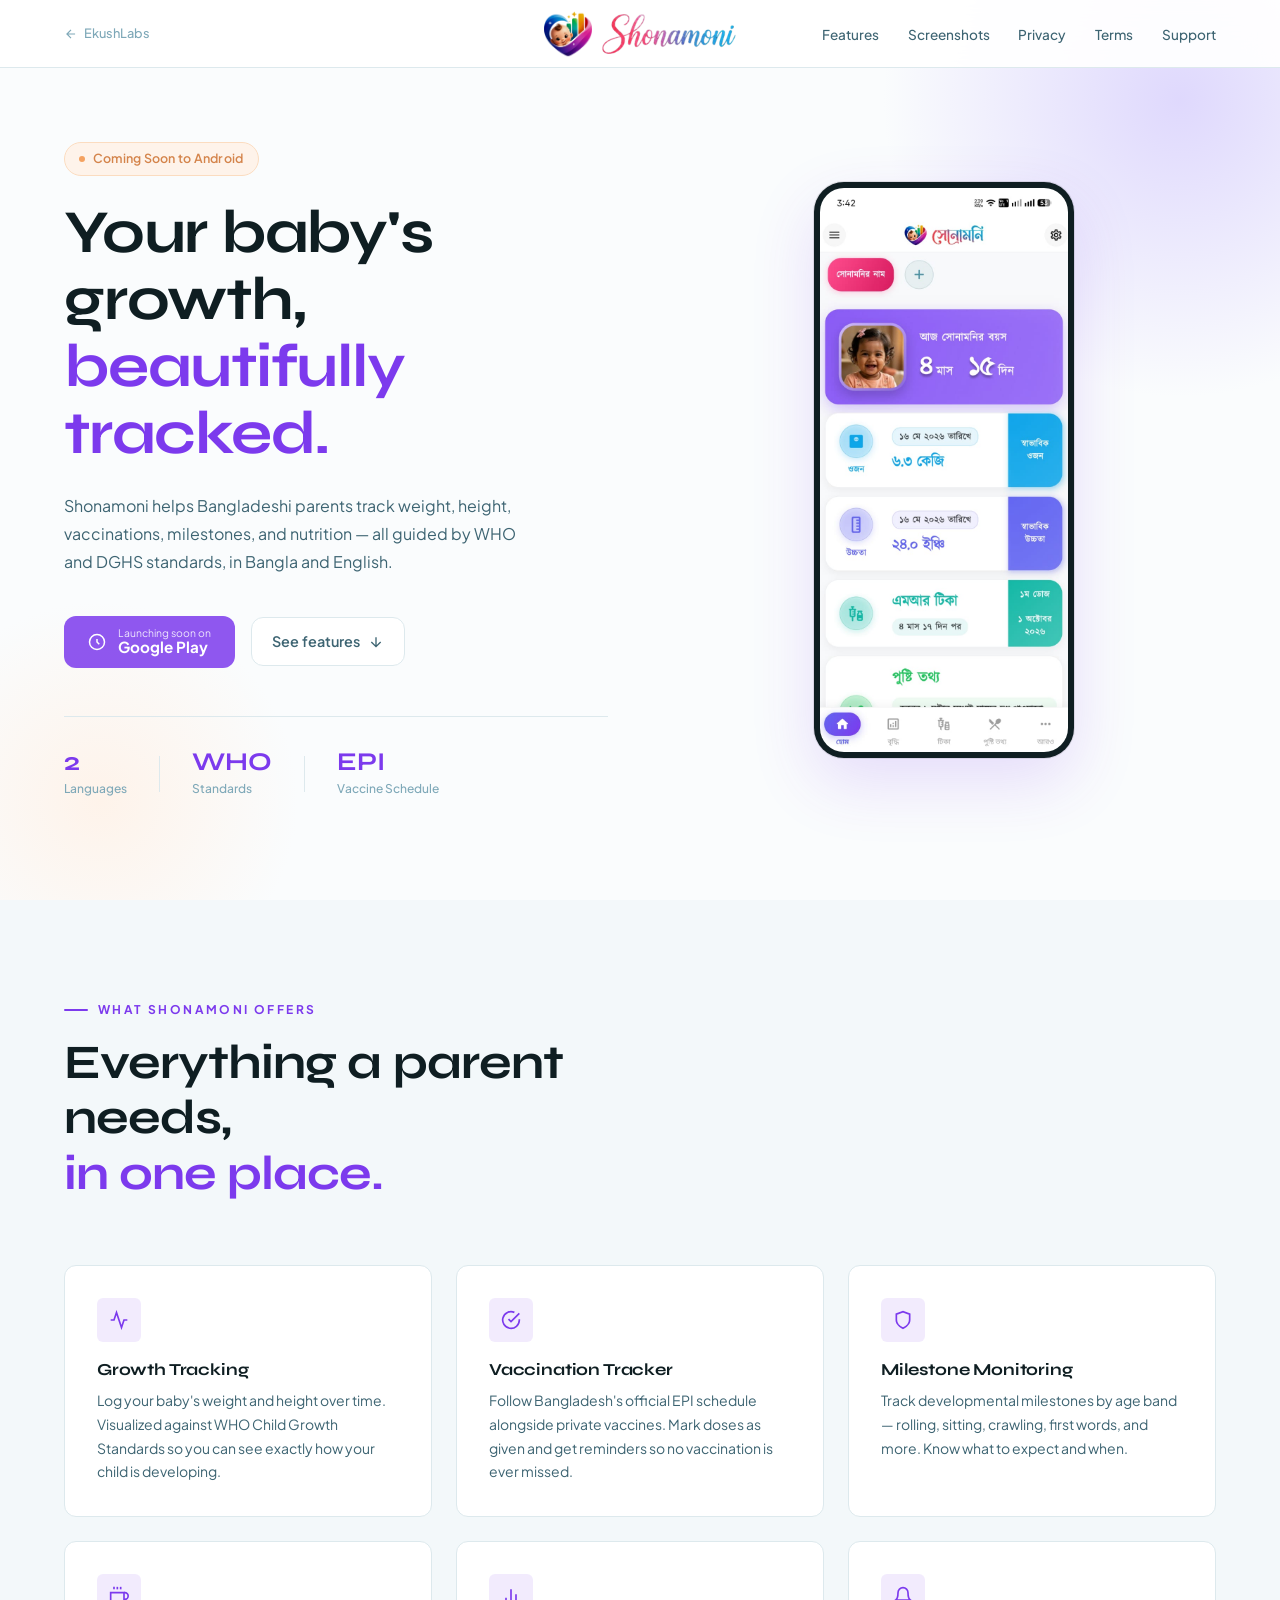
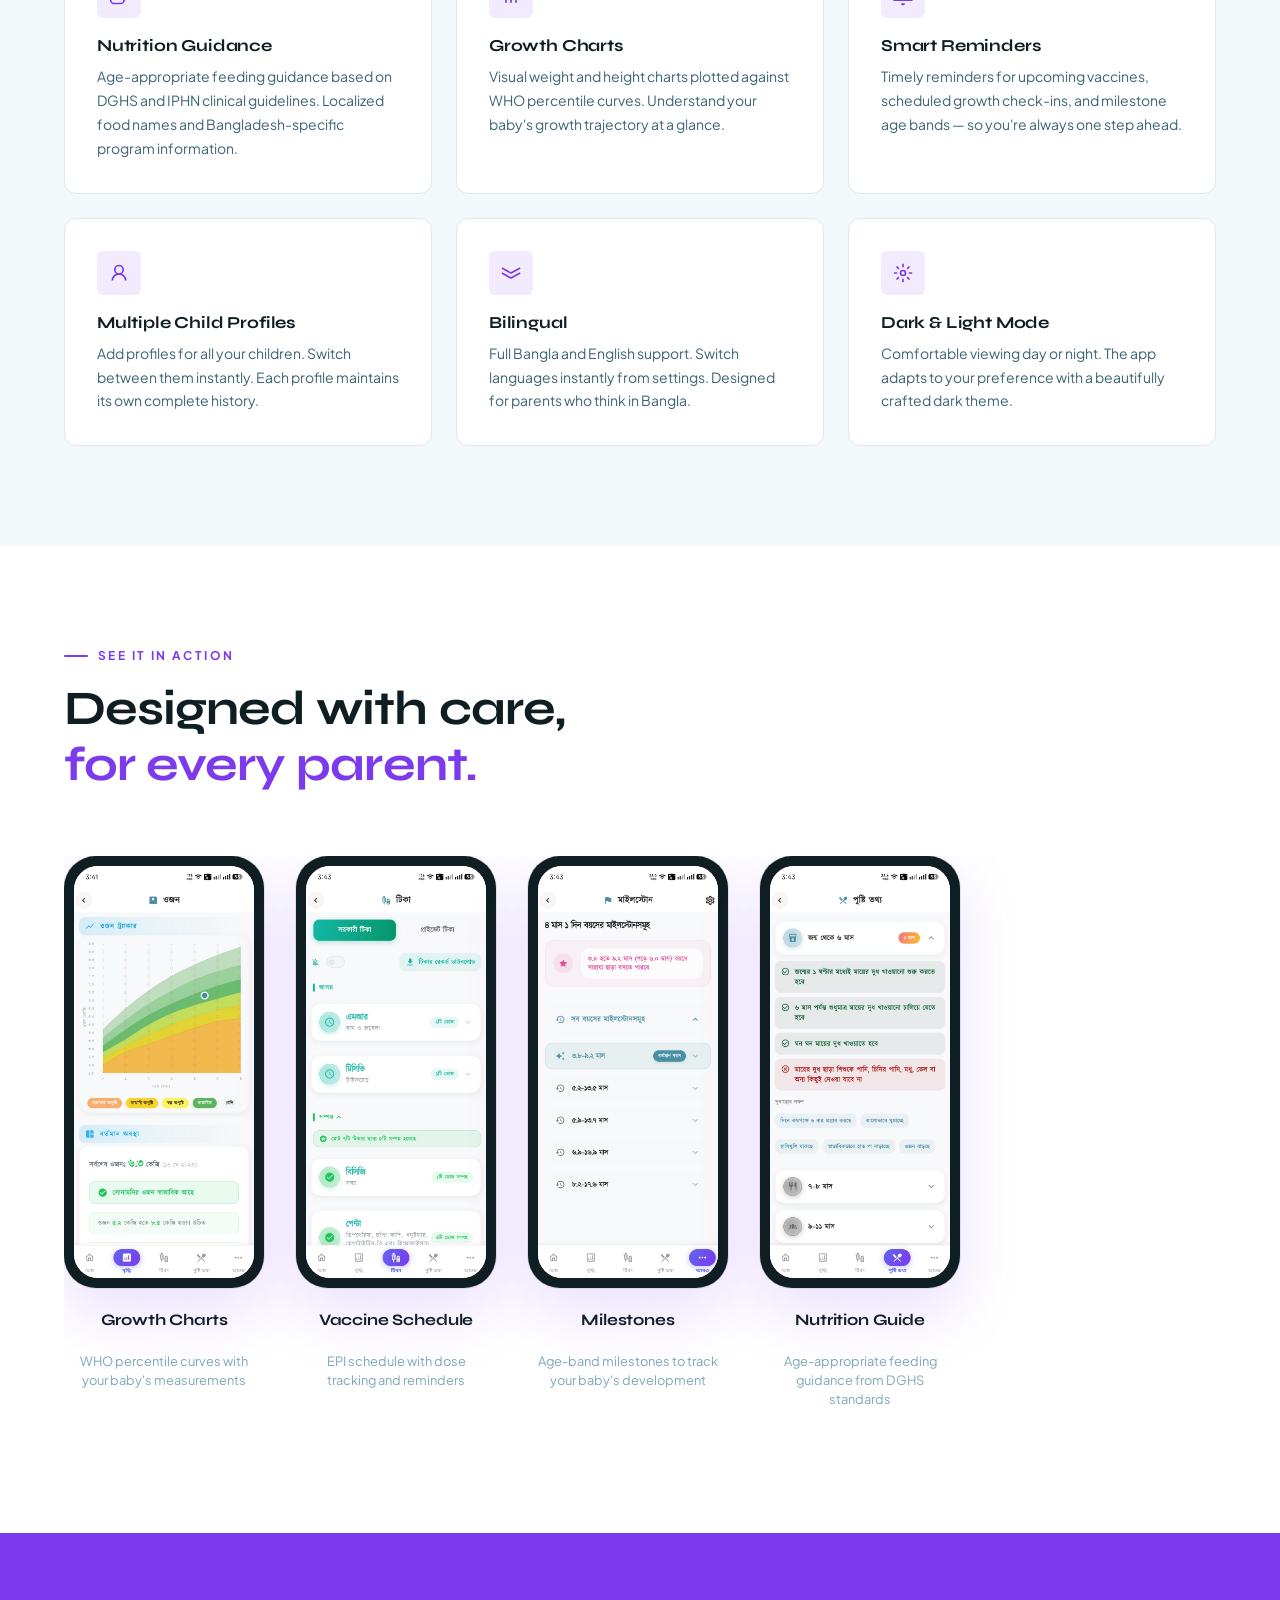
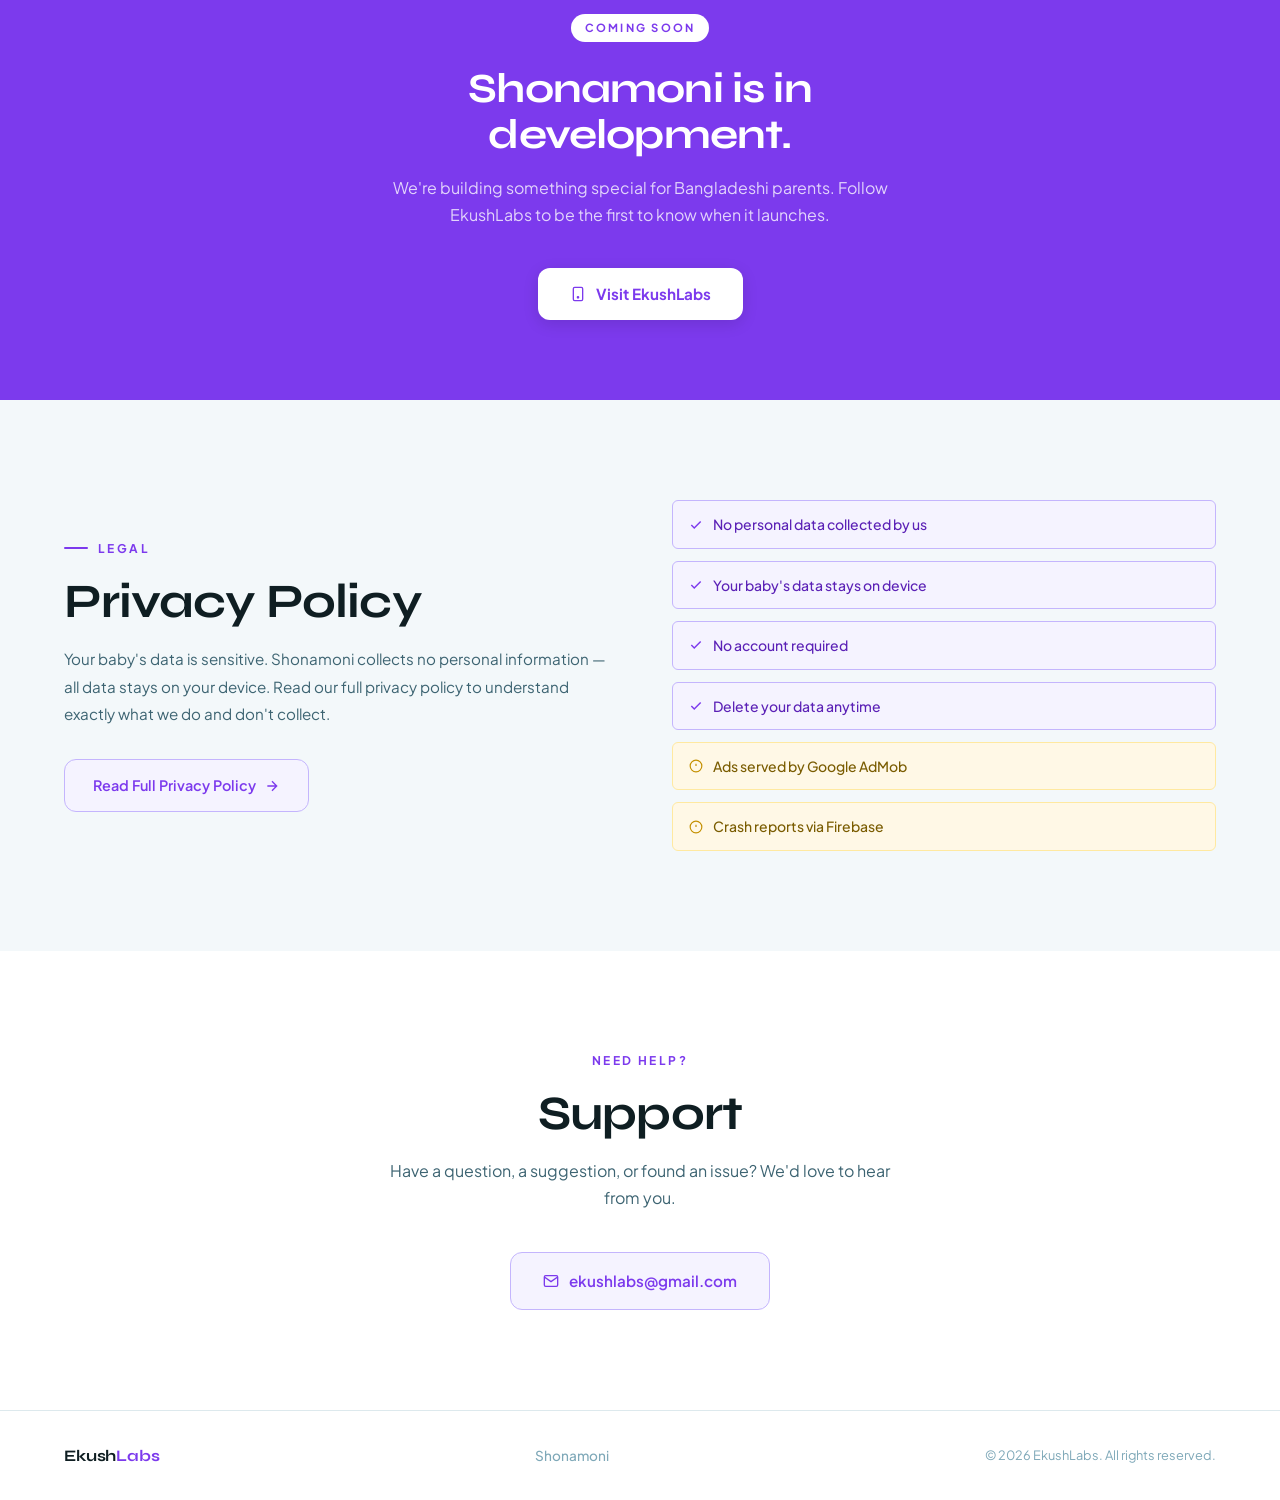
==== commit 1f57b57d: "screenshots updated" ====
--- a/index.html
+++ b/index.html
@@ -124,7 +124,7 @@
     <div class="hero-phone" aria-hidden="true">
       <div class="phone-mockup">
         <div class="phone-screen">
-          <img src="assets/screenshots/1_home.png" alt="Shonamoni Home Screen" />
+          <img src="assets/screenshots/1_home.jpeg" alt="Shonamoni Home Screen" />
           <div class="phone-placeholder">
             <svg viewBox="0 0 24 24" fill="none" stroke="currentColor" stroke-width="1.5">
               <path
@@ -271,7 +271,7 @@
       <div class="screenshot-item reveal">
         <div class="screenshot-phone">
           <div class="screenshot-phone-inner">
-            <img src="assets/screenshots/2_growth.png" alt="Growth Tracking Screen" />
+            <img src="assets/screenshots/2_growth.jpeg" alt="Growth Tracking Screen" />
           </div>
         </div>
         <p class="screenshot-caption">Growth Charts</p>
@@ -281,7 +281,7 @@
       <div class="screenshot-item reveal">
         <div class="screenshot-phone">
           <div class="screenshot-phone-inner">
-            <img src="assets/screenshots/3_vaccine.png" alt="Vaccine Tracker Screen" />
+            <img src="assets/screenshots/3_vaccines.jpeg" alt="Vaccine Tracker Screen" />
           </div>
         </div>
         <p class="screenshot-caption">Vaccine Schedule</p>
@@ -291,7 +291,7 @@
       <div class="screenshot-item reveal">
         <div class="screenshot-phone">
           <div class="screenshot-phone-inner">
-            <img src="assets/screenshots/4_milestones.png" alt="Milestones Screen" />
+            <img src="assets/screenshots/4_milestones.jpeg" alt="Milestones Screen" />
           </div>
         </div>
         <p class="screenshot-caption">Milestones</p>
@@ -301,7 +301,7 @@
       <div class="screenshot-item reveal">
         <div class="screenshot-phone">
           <div class="screenshot-phone-inner">
-            <img src="assets/screenshots/5_nutrition.png" alt="Nutrition Screen" />
+            <img src="assets/screenshots/5_nutrition.jpeg" alt="Nutrition Screen" />
           </div>
         </div>
         <p class="screenshot-caption">Nutrition Guide</p>
